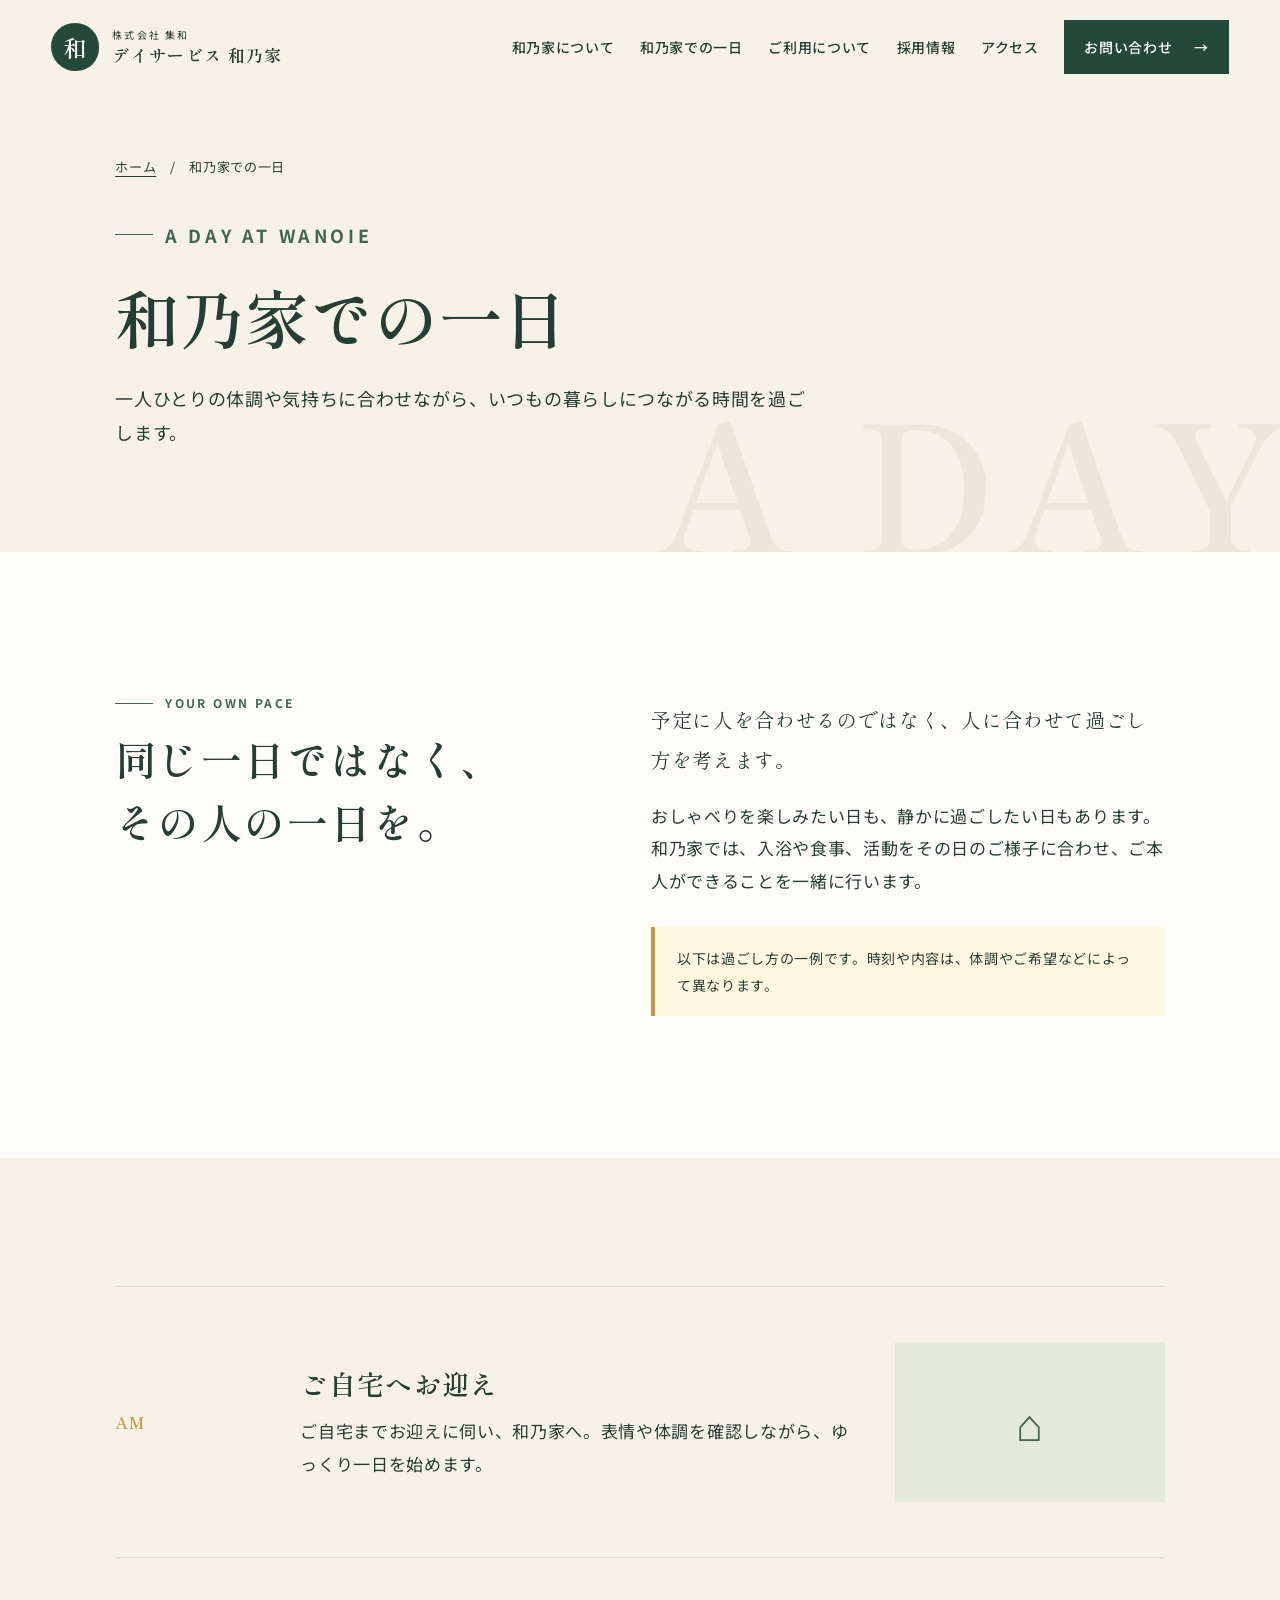
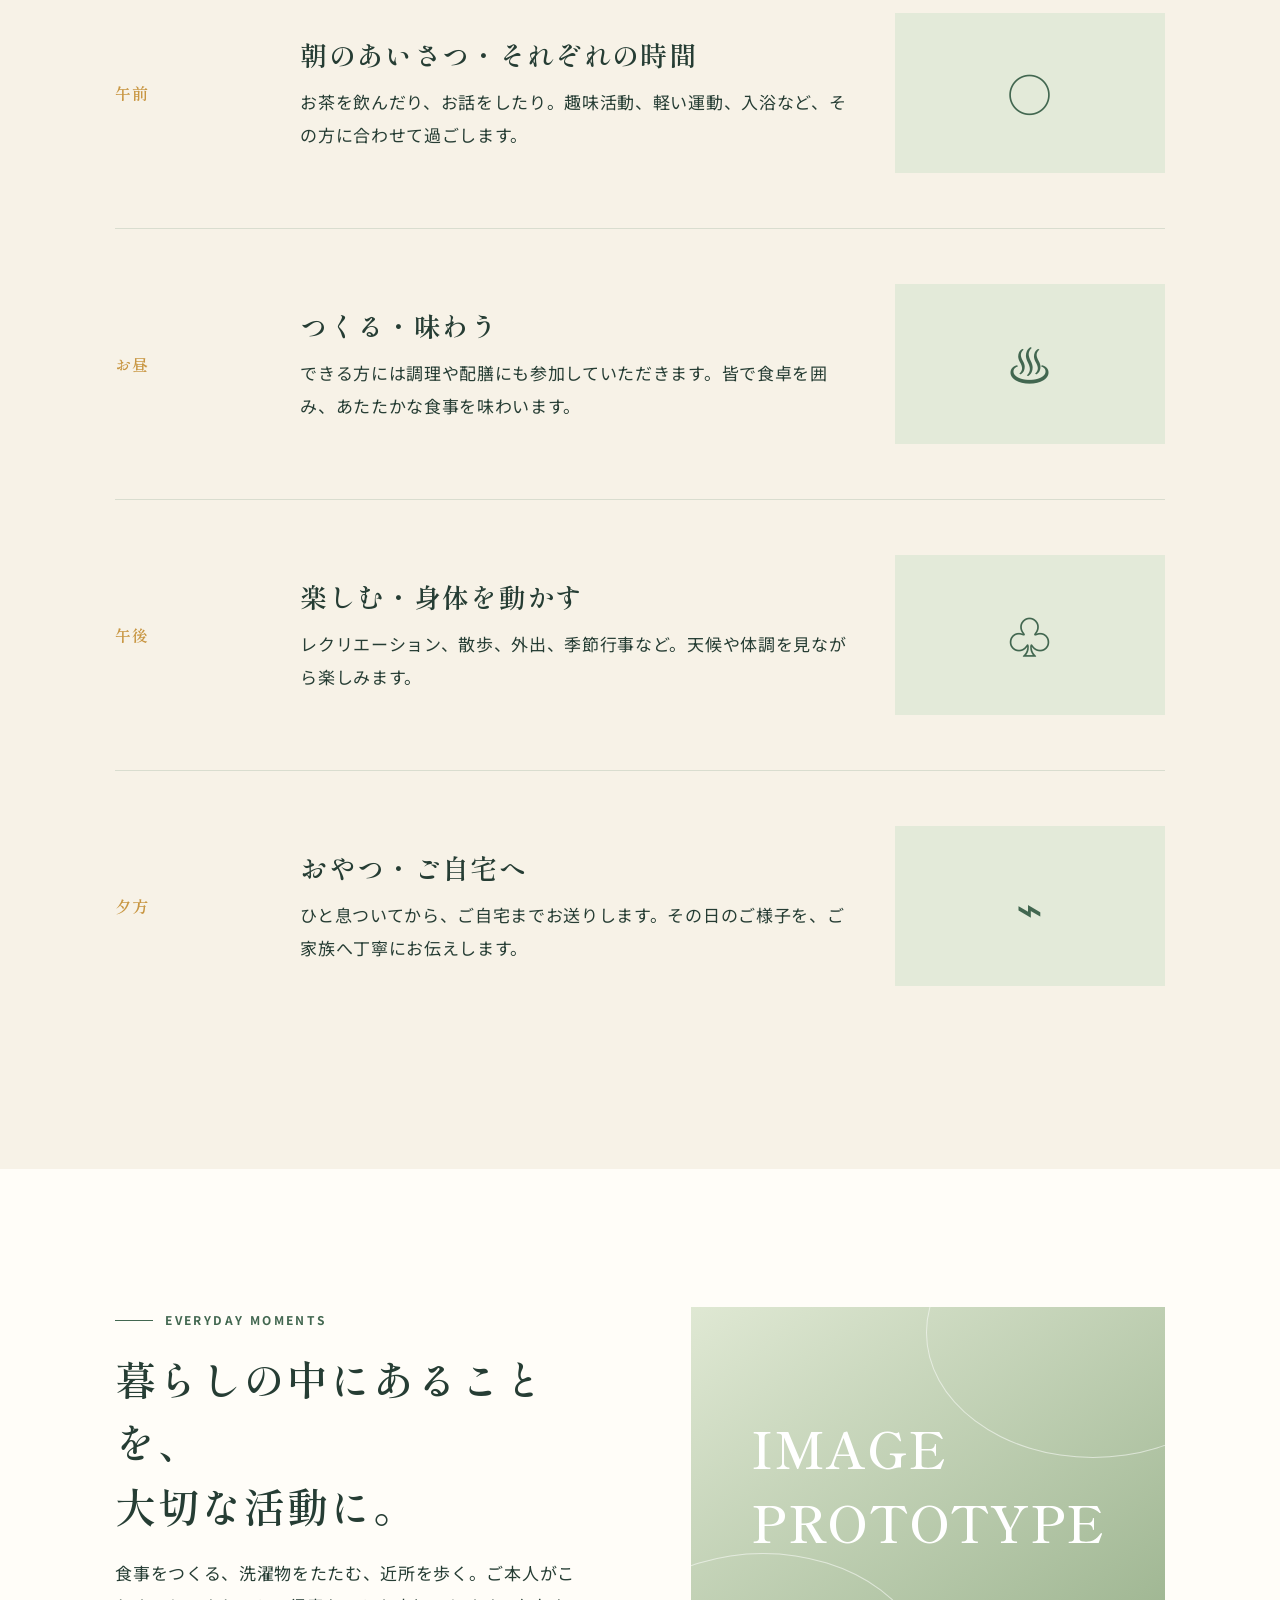
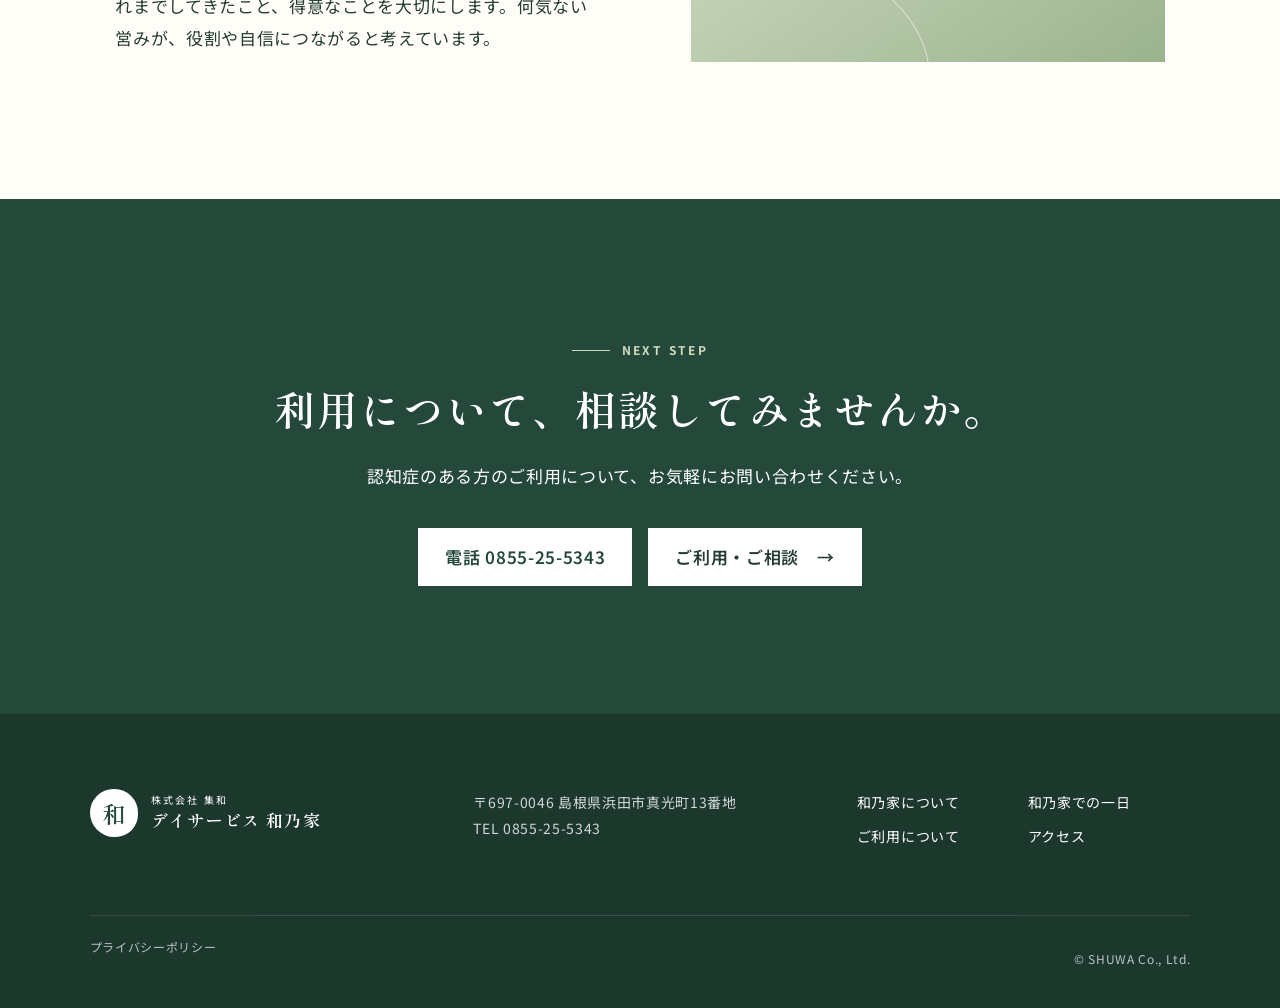
==== day.html @ 013a13ae "Add GitHub Pages publishing guidance" ====
<!doctype html><html lang="ja"><head><meta charset="utf-8"><meta name="viewport" content="width=device-width,initial-scale=1"><meta name="description" content="お迎えから食事、入浴、趣味活動、送迎まで、デイサービス和乃家で過ごす一日の一例をご紹介します。"><title>和乃家での一日｜デイサービス和乃家</title><link rel="preconnect" href="https://fonts.googleapis.com"><link rel="preconnect" href="https://fonts.gstatic.com" crossorigin><link href="https://fonts.googleapis.com/css2?family=Noto+Sans+JP:wght@400;500;600;700&amp;family=Shippori+Mincho:wght@500;600;700&amp;display=swap" rel="stylesheet"><link rel="stylesheet" href="styles.css"></head>
<body class="subpage"><a class="skip" href="#main">本文へ移動する</a><header class="header"><a class="brand" href="index.html"><span class="brand-mark">和</span><span><small>株式会社 集和</small><strong>デイサービス 和乃家</strong></span></a><button class="menu-button" type="button" aria-expanded="false" aria-controls="global-nav"><span></span><span></span><span></span><b>メニュー</b></button><nav class="nav" id="global-nav"><a href="about.html">和乃家について</a><a href="day.html" aria-current="page">和乃家での一日</a><a href="guide.html">ご利用について</a><a href="index.html#recruit">採用情報</a><a href="index.html#access">アクセス</a><a class="nav-contact" href="guide.html#contact">お問い合わせ <span>→</span></a></nav></header>
<main id="main"><header class="page-header" data-en="A DAY"><nav class="breadcrumbs" aria-label="パンくず"><a href="index.html">ホーム</a>　/　和乃家での一日</nav><p class="eyebrow"><span></span>A DAY AT WANOIE</p><h1>和乃家での一日</h1><p>一人ひとりの体調や気持ちに合わせながら、いつもの暮らしにつながる時間を過ごします。</p></header>
<section class="section intro-grid"><div><p class="eyebrow"><span></span>YOUR OWN PACE</p><h2>同じ一日ではなく、<br>その人の一日を。</h2></div><div><p class="lead">予定に人を合わせるのではなく、人に合わせて過ごし方を考えます。</p><p>おしゃべりを楽しみたい日も、静かに過ごしたい日もあります。和乃家では、入浴や食事、活動をその日のご様子に合わせ、ご本人ができることを一緒に行います。</p><p class="prototype-notice">以下は過ごし方の一例です。時刻や内容は、体調やご希望などによって異なります。</p></div></section>
<section class="section soft-section"><div class="day-detail"><article class="day-row"><time>AM</time><div><h2>ご自宅へお迎え</h2><p>ご自宅までお迎えに伺い、和乃家へ。表情や体調を確認しながら、ゆっくり一日を始めます。</p></div><div class="day-mini-visual" aria-hidden="true">⌂</div></article><article class="day-row"><time>午前</time><div><h2>朝のあいさつ・それぞれの時間</h2><p>お茶を飲んだり、お話をしたり。趣味活動、軽い運動、入浴など、その方に合わせて過ごします。</p></div><div class="day-mini-visual" aria-hidden="true">○</div></article><article class="day-row"><time>お昼</time><div><h2>つくる・味わう</h2><p>できる方には調理や配膳にも参加していただきます。皆で食卓を囲み、あたたかな食事を味わいます。</p></div><div class="day-mini-visual" aria-hidden="true">♨</div></article><article class="day-row"><time>午後</time><div><h2>楽しむ・身体を動かす</h2><p>レクリエーション、散歩、外出、季節行事など。天候や体調を見ながら楽しみます。</p></div><div class="day-mini-visual" aria-hidden="true">♧</div></article><article class="day-row"><time>夕方</time><div><h2>おやつ・ご自宅へ</h2><p>ひと息ついてから、ご自宅までお送りします。その日のご様子を、ご家族へ丁寧にお伝えします。</p></div><div class="day-mini-visual" aria-hidden="true">⌁</div></article></div></section>
<section class="section split-feature"><div><p class="eyebrow"><span></span>EVERYDAY MOMENTS</p><h2>暮らしの中にあることを、<br>大切な活動に。</h2><p>食事をつくる、洗濯物をたたむ、近所を歩く。ご本人がこれまでしてきたこと、得意なことを大切にします。何気ない営みが、役割や自信につながると考えています。</p></div><div class="visual-panel" role="img" aria-label="活動写真の差し替え予定枠"><b>IMAGE<br>PROTOTYPE</b></div></section>
<section class="section sub-cta"><p class="eyebrow"><span></span>NEXT STEP</p><h2>利用について、相談してみませんか。</h2><p>認知症のある方のご利用について、お気軽にお問い合わせください。</p><a class="button white" href="tel:0855255343">電話 0855-25-5343</a><a class="button pale" href="guide.html">ご利用・ご相談 <span>→</span></a></section></main>
<footer><div class="footer-main"><a class="brand footer-brand" href="index.html"><span class="brand-mark">和</span><span><small>株式会社 集和</small><strong>デイサービス 和乃家</strong></span></a><address>〒697-0046 島根県浜田市真光町13番地<br>TEL 0855-25-5343</address><nav aria-label="フッターナビ"><a href="about.html">和乃家について</a><a href="day.html">和乃家での一日</a><a href="guide.html">ご利用について</a><a href="index.html#access">アクセス</a></nav></div><div class="footer-bottom"><a href="#">プライバシーポリシー</a><p>© SHUWA Co., Ltd.</p></div></footer><div class="mobile-cta"><a href="tel:0855255343">☎ <span>電話で相談</span></a><a href="guide.html#contact">お問い合わせ <span>→</span></a></div><script src="script.js"></script></body></html>
---- styles.css ----
:root{--ink:#263d34;--green:#426750;--deep:#24493a;--sage:#dce5d2;--cream:#f7f2e7;--paper:#fffdf8;--gold:#c89642;--line:#d9ddcf;--serif:"Shippori Mincho",serif;--sans:"Noto Sans JP",sans-serif}*{box-sizing:border-box}html{scroll-behavior:smooth}body{margin:0;background:var(--paper);color:var(--ink);font-family:var(--sans);font-size:16px;line-height:1.9;letter-spacing:.04em}a{color:inherit;text-decoration:none}button{font:inherit}.skip{position:fixed;left:10px;top:-60px;background:#fff;padding:10px;z-index:100}.skip:focus{top:10px}.header{height:94px;display:flex;align-items:center;padding:0 clamp(24px,4vw,72px);justify-content:space-between;position:absolute;width:100%;z-index:10}.brand{display:flex;align-items:center;gap:13px}.brand-mark{display:grid;place-items:center;width:48px;height:48px;border-radius:50% 50% 48% 52%;background:var(--deep);color:#fff;font:600 23px var(--serif)}.brand small,.brand strong{display:block;line-height:1.4}.brand small{font-size:10px;letter-spacing:.22em}.brand strong{font:600 17px var(--serif);letter-spacing:.08em}.nav{display:flex;align-items:center;gap:clamp(14px,2vw,32px);font-size:13px;font-weight:500}.nav a:not(.nav-contact):hover{color:var(--gold)}.nav-contact{background:var(--deep);color:#fff;padding:14px 20px}.nav-contact span,.button span{margin-left:18px}.menu-button{display:none;border:0;background:none}.hero{min-height:790px;display:grid;grid-template-columns:51% 49%;align-items:center;padding:110px clamp(24px,7vw,128px) 50px;position:relative;overflow:hidden}.hero:before{content:"WANOIE";position:absolute;left:-12px;bottom:24px;color:#edf0e5;font:600 clamp(70px,13vw,200px) var(--serif);letter-spacing:.04em;z-index:-1}.hero-copy{padding-left:clamp(0px,3vw,50px);z-index:2}.eyebrow{font-size:11px;font-weight:700;letter-spacing:.2em;color:var(--green);display:flex;align-items:center;gap:12px}.eyebrow span{width:38px;height:1px;background:currentColor}.hero h1,.section h2{font-family:var(--serif);font-weight:600;letter-spacing:.05em;line-height:1.55}.hero h1{font-size:clamp(40px,4.3vw,70px);margin:20px 0 26px}.hero h1 em{font-style:normal;background:linear-gradient(transparent 72%,#e7cf91 0)}.hero-lead{font-size:clamp(15px,1.3vw,18px)}.hero-actions{display:flex;align-items:center;gap:25px;margin-top:38px}.button{min-height:58px;padding:0 27px;display:inline-flex;align-items:center;justify-content:space-between;font-weight:600;transition:.25s}.button.primary{background:var(--deep);color:#fff;min-width:205px}.button:hover{transform:translateY(-2px)}.text-button{color:var(--deep);font-size:18px}.text-button i{margin-right:8px}.hours{font-size:11px;color:#657269;margin-top:18px}.hours small{margin-left:10px}.hero-art{position:relative;max-width:690px;justify-self:center}.hero-art svg{width:100%;display:block}.art-note{position:absolute;right:2%;bottom:11%;background:#fff;padding:14px 25px;font:600 17px var(--serif);box-shadow:0 12px 30px #53644d24}.scroll{position:absolute;right:28px;bottom:0;writing-mode:vertical-rl;font-size:9px;letter-spacing:.22em}.scroll span{display:inline-block;height:55px;width:1px;background:var(--ink);margin-top:12px}.section{padding:clamp(80px,10vw,150px) clamp(24px,9vw,150px)}.section-heading{text-align:center;max-width:700px;margin:0 auto 65px}.section-heading .eyebrow{justify-content:center}.section h2{font-size:clamp(30px,3.2vw,49px);margin:15px 0 20px}.values{list-style:none;margin:0 auto;padding:0;display:grid;grid-template-columns:repeat(3,1fr);max-width:1180px;border-top:1px solid var(--line);border-bottom:1px solid var(--line)}.values li{padding:48px clamp(20px,3vw,46px);display:flex;gap:23px}.values li+li{border-left:1px solid var(--line)}.values>li>span{font:500 15px var(--serif);color:var(--gold)}.values h3{font:600 25px var(--serif);margin:-2px 0 13px}.values p{margin:0;font-size:14px;color:#5d6b64}.about{background:var(--cream);display:grid;grid-template-columns:1.05fr .95fr;gap:clamp(45px,8vw,130px);align-items:center}.about-visual{position:relative}.photo-placeholder{aspect-ratio:4/3;background:linear-gradient(145deg,#91aa82,#456b54);position:relative;overflow:hidden;padding:50px;color:#fff;display:flex;align-items:flex-end}.photo-placeholder:after{content:"";position:absolute;width:78%;height:78%;border:1px solid #ffffff6b;border-radius:50%;right:-20%;top:-25%}.photo-placeholder span{position:absolute;top:35px;right:38px;font:500 12px var(--serif);letter-spacing:.3em}.photo-placeholder p{font:600 clamp(22px,2.4vw,35px) var(--serif);line-height:1.65;z-index:1}.prototype-label{font-size:9px;letter-spacing:.25em;position:absolute;right:0}.about-copy>p:not(.eyebrow){color:#58675f}.feature-list{margin-top:40px}.feature-list div{display:grid;grid-template-columns:180px 1fr;border-top:1px solid #ced3c7;padding:18px 0}.feature-list dt{font-weight:700}.feature-list dd{margin:0;font-size:14px;color:#637068}.day{background:#fff}.section-heading.left{text-align:left;margin-left:0}.section-heading.left .eyebrow{justify-content:flex-start}.timeline{display:grid;grid-template-columns:repeat(4,1fr);max-width:1240px;margin:auto}.timeline article{padding:15px clamp(20px,2.5vw,38px) 25px;border-left:1px solid var(--line);position:relative}.timeline article:first-child{border-left:0}.timeline article:before{content:"";width:9px;height:9px;background:var(--gold);border-radius:50%;position:absolute;left:-5px;top:22px}.timeline article:first-child:before{display:none}.timeline time{font:600 11px var(--serif);letter-spacing:.18em;color:var(--gold)}.day-icon{font-size:43px;color:#6f8e70;display:block;margin:32px 0 25px}.timeline h3{font:600 20px var(--serif)}.timeline p,.note{font-size:13px;color:#647169}.note{text-align:right;margin-top:35px}.consult{background:var(--deep);color:#fff;display:grid;grid-template-columns:1fr 1fr .85fr;gap:6vw;align-items:center}.eyebrow.light{color:#d2dcbf}.consult h2{margin-bottom:20px}.consult ul{list-style:none;padding:0;margin:0}.consult li{border-bottom:1px solid #ffffff32;padding:13px 0}.consult li:before{content:"✓";color:#d7bf7a;margin-right:13px}.consult-action{background:#fff;color:var(--ink);padding:34px;text-align:center}.consult-action p{font-size:12px;margin:0}.consult-action a{display:block;font:600 clamp(22px,2vw,30px) var(--serif);color:var(--deep);margin:8px 0}.consult-action a small{font-size:11px}.consult-action>span{font-size:10px;color:#6b756e}.news{display:grid;grid-template-columns:1fr 2fr;gap:8vw}.news-list a{display:grid;grid-template-columns:110px 100px 1fr 20px;align-items:center;border-top:1px solid var(--line);padding:22px 5px;font-size:14px}.news-list a:nth-child(2){border-bottom:1px solid var(--line)}.news-list time{font-family:var(--serif)}.news-list b{font-size:10px;color:var(--green);background:#e9eee4;padding:3px 10px;width:max-content}.news-list p{font-size:10px;color:#7c857e}.recruit{background:#7b8e6d;min-height:345px;color:#fff;display:flex;align-items:center;justify-content:space-between;position:relative;overflow:hidden}.recruit:after{content:"仲間";position:absolute;right:5%;font:700 180px var(--serif);color:#ffffff0e}.button.pale{background:#fff;color:var(--ink);min-width:210px;z-index:1}.access{display:grid;grid-template-columns:.8fr 1.2fr;gap:8vw;align-items:center}.access-copy h3{margin-top:40px;font:600 20px var(--serif)}address{font-style:normal}.access-copy b{display:inline-block;font-size:11px;width:40px}.access-copy a{font-family:var(--serif)}.map-link{display:inline-block;margin-top:25px;border-bottom:1px solid}.map{min-height:430px;background:#e8eadc;position:relative;overflow:hidden;display:grid;place-items:center}.roads,.roads:before,.roads:after{position:absolute;background:#fdfbf5}.roads{width:130%;height:34px;transform:rotate(-11deg)}.roads:before{content:"";width:34px;height:550px;left:52%;top:-260px;transform:rotate(33deg)}.roads:after{content:"";width:25px;height:550px;left:22%;top:-240px;transform:rotate(-30deg)}.map:before,.map:after{content:"";position:absolute;border:2px solid #bcc7b0;width:60%;height:100px;transform:rotate(25deg)}.map:after{transform:rotate(-20deg);width:80%}.pin{z-index:2;width:66px;height:66px;background:var(--deep);color:#fff;border-radius:50% 50% 50% 0;transform:rotate(-45deg);display:grid;place-items:center;box-shadow:0 8px 20px #233a2b45}.pin b{transform:rotate(45deg);font:600 24px var(--serif)}.map p{position:absolute;bottom:25px;left:30px;font-size:11px;letter-spacing:.15em}.final-cta{text-align:center;background:var(--cream)}.final-cta .eyebrow{justify-content:center}.final-cta>div{display:flex;justify-content:center;gap:18px;margin-top:35px}.contact-phone{border:1px solid var(--deep);padding:10px 35px;min-width:270px}.contact-phone small,.contact-phone strong{display:block;line-height:1.6}.contact-phone small{font-size:10px}.contact-phone strong{font:600 23px var(--serif)}.disclaimer{display:block;margin-top:20px;color:#6d776f;font-size:10px}footer{background:#1c382d;color:#fff;padding:75px clamp(24px,7vw,110px) 25px}.footer-main{display:grid;grid-template-columns:1fr 1fr 1fr;gap:50px;align-items:start}.footer-brand .brand-mark{background:#fff;color:var(--deep)}.footer-main address{font-size:12px;opacity:.8}.footer-main nav{display:grid;grid-template-columns:1fr 1fr;gap:8px;font-size:12px}.footer-bottom{border-top:1px solid #ffffff2b;margin-top:65px;padding-top:20px;display:flex;justify-content:space-between;font-size:10px;opacity:.7}.mobile-cta{display:none}
@media(max-width:1000px){.nav a:not(.nav-contact){display:none}.hero{grid-template-columns:1fr 1fr;padding-left:45px;padding-right:30px}.consult{grid-template-columns:1fr 1fr}.consult-action{grid-column:1/-1}.timeline{grid-template-columns:1fr 1fr}.timeline article:nth-child(3){border-left:0}.timeline article:nth-child(n+3){border-top:1px solid var(--line);padding-top:35px}.access{grid-template-columns:1fr 1fr}.section{padding-left:50px;padding-right:50px}}
@media(max-width:720px){body{font-size:15px;padding-bottom:64px}.header{height:74px;padding:0 18px;position:absolute}.brand-mark{width:40px;height:40px;font-size:19px}.brand strong{font-size:14px}.nav{display:none;position:fixed;inset:74px 0 auto;background:#fff;padding:20px;box-shadow:0 20px 30px #0002;flex-direction:column;align-items:stretch}.nav.open{display:flex}.nav a:not(.nav-contact){display:block;padding:9px}.menu-button{display:flex;flex-direction:column;gap:4px;align-items:center}.menu-button span{width:25px;height:1px;background:var(--ink)}.menu-button b{font-size:8px;margin-top:3px}.hero{display:block;padding:125px 24px 70px;min-height:auto}.hero h1{font-size:39px;white-space:nowrap}.hero-lead br{display:none}.hero-actions{display:block}.hero-actions .button{width:100%;margin-bottom:8px}.hours small{display:block;margin:0}.hero-art{margin:15px -25px -40px 0}.art-note{font-size:13px}.scroll{display:none}.section{padding:80px 24px}.section h2{font-size:31px}.values{display:block}.values li{padding:30px 10px}.values li+li{border-left:0;border-top:1px solid var(--line)}.about{display:block}.about-copy{margin-top:65px}.feature-list div{grid-template-columns:1fr}.feature-list dd{margin-top:4px}.timeline{display:block}.timeline article,.timeline article:nth-child(3){border-left:0;border-top:1px solid var(--line);padding:26px 10px}.timeline article:first-child{border-top:0}.day-icon{margin:15px 0;font-size:34px}.consult{display:block}.consult ul{margin:35px 0}.consult-action{padding:25px 15px}.news{display:block}.news-list{margin-top:35px}.news-list a{grid-template-columns:95px 1fr 15px;gap:8px}.news-list b{grid-row:2}.news-list span{grid-column:2}.news-list i{grid-row:1/3;grid-column:3}.recruit{display:block}.recruit .button{margin-top:25px;width:100%}.access{display:block}.map{min-height:320px;margin-top:45px}.final-cta>div{display:block}.contact-phone,.final-cta .button{display:flex;width:100%;margin:10px 0;justify-content:center;flex-direction:column}.footer-main{display:block}.footer-main address,.footer-main nav{margin-top:35px}.footer-bottom{display:block}.mobile-cta{display:grid;grid-template-columns:1fr 1fr;position:fixed;bottom:0;left:0;right:0;height:64px;z-index:20;box-shadow:0 -4px 20px #0002}.mobile-cta a{display:flex;align-items:center;justify-content:center;background:#fff;color:var(--deep);font-weight:700}.mobile-cta a:last-child{background:var(--deep);color:#fff}.mobile-cta span{margin-left:7px}.photo-placeholder{padding:25px}}
@media(prefers-reduced-motion:reduce){html{scroll-behavior:auto}.button{transition:none}}

/* Readability and subpage system */
body{font-size:17px}.nav{font-size:14px}.eyebrow{font-size:12px}.hours,.consult-action>span,.disclaimer,.news-list p{font-size:12px}.timeline p,.note,.feature-list dd,.news-list a{font-size:15px}.footer-main address,.footer-main nav{font-size:14px}.footer-bottom{font-size:12px}.page-header{padding:155px clamp(24px,9vw,150px) 85px;background:var(--cream);position:relative;overflow:hidden}.page-header:after{content:attr(data-en);position:absolute;right:-15px;bottom:-55px;color:#ebe7da;font:600 clamp(80px,14vw,190px) var(--serif);letter-spacing:.04em}.breadcrumbs{font-size:13px;margin-bottom:38px;position:relative;z-index:1}.breadcrumbs a{text-decoration:underline;text-underline-offset:4px}.page-header .eyebrow,.page-header h1,.page-header>p{position:relative;z-index:1}.page-header h1{font:600 clamp(39px,5vw,65px)/1.45 var(--serif);margin:17px 0}.page-header>p{max-width:700px;font-size:18px}.subpage section{scroll-margin-top:20px}.intro-grid{display:grid;grid-template-columns:.9fr 1.1fr;gap:clamp(50px,9vw,130px);align-items:start}.intro-grid h2,.content-heading h2{font:600 clamp(30px,3.2vw,48px)/1.55 var(--serif);margin:12px 0 24px}.lead{font-size:20px;font-family:var(--serif);line-height:2}.fact-panel{background:var(--cream);padding:38px}.fact-panel dl{margin:0}.fact-panel div{padding:16px 0;border-bottom:1px solid var(--line)}.fact-panel div:last-child{border-bottom:0}.fact-panel dt{font-size:13px;font-weight:700;color:var(--green)}.fact-panel dd{margin:4px 0 0}.principle-grid{display:grid;grid-template-columns:repeat(3,1fr);gap:22px;margin-top:55px}.principle-card{border-top:3px solid var(--green);background:#fff;padding:35px;min-height:250px}.principle-card span{color:var(--gold);font-family:var(--serif)}.principle-card h3{font:600 25px var(--serif);margin:20px 0 12px}.soft-section{background:var(--cream)}.split-feature{display:grid;grid-template-columns:1fr 1fr;gap:8vw;align-items:center}.visual-panel{aspect-ratio:4/3;background:linear-gradient(145deg,#dfe8d3,#9bb38e);display:grid;place-items:center;position:relative;overflow:hidden}.visual-panel:before,.visual-panel:after{content:"";position:absolute;border:1px solid #fff8;border-radius:50%;width:70%;height:70%}.visual-panel:before{top:-28%;right:-20%}.visual-panel:after{bottom:-40%;left:-20%}.visual-panel b{font:600 clamp(28px,4vw,55px) var(--serif);color:#fff;z-index:1}.check-list{list-style:none;padding:0}.check-list li{padding:18px 0;border-bottom:1px solid var(--line)}.check-list li:before{content:"○";color:var(--gold);margin-right:14px}.next-links{display:grid;grid-template-columns:repeat(2,1fr);gap:20px}.next-link{padding:35px;background:#fff;border:1px solid var(--line);display:flex;justify-content:space-between;align-items:center}.next-link small{display:block;color:var(--green);font-size:12px}.next-link strong{font:600 21px var(--serif)}.day-detail{max-width:1050px;margin:auto}.day-row{display:grid;grid-template-columns:140px 1fr 270px;gap:45px;padding:55px 0;border-top:1px solid var(--line);align-items:center}.day-row time{font:600 16px var(--serif);color:var(--gold)}.day-row h2{font:600 27px var(--serif);margin:0 0 12px}.day-row p{margin:0}.day-mini-visual{height:160px;background:#e3ead9;display:grid;place-items:center;font-size:45px;color:var(--green)}.flow{counter-reset:flow;max-width:900px;margin:55px auto 0}.flow article{counter-increment:flow;display:grid;grid-template-columns:75px 1fr;padding:32px 0;border-top:1px solid var(--line)}.flow article:before{content:"0" counter(flow);font:600 18px var(--serif);color:var(--gold)}.flow h3{font:600 22px var(--serif);margin:0 0 8px}.flow p{margin:0}.faq{max-width:900px;margin:50px auto 0}.faq details{border-top:1px solid var(--line);padding:23px 0}.faq details:last-child{border-bottom:1px solid var(--line)}.faq summary{font-weight:700;cursor:pointer;list-style:none}.faq summary:before{content:"Q";color:var(--gold);font:600 18px var(--serif);margin-right:16px}.faq details p{padding-left:36px;color:#56675e}.sub-cta{text-align:center;background:var(--deep);color:#fff}.sub-cta .eyebrow{justify-content:center;color:#d2dcbf}.sub-cta .button{margin:18px 8px 0}.button.white{background:#fff;color:var(--deep)}.prototype-notice{background:#fff7df;border-left:4px solid var(--gold);padding:18px 22px;font-size:14px;margin-top:30px}.subpage footer{margin-top:0}
@media(max-width:900px){.intro-grid,.split-feature{grid-template-columns:1fr}.principle-grid{grid-template-columns:1fr}.day-row{grid-template-columns:100px 1fr}.day-mini-visual{grid-column:2}.page-header{padding-left:50px;padding-right:50px}}
@media(max-width:720px){body{font-size:16px}.nav{font-size:16px}.hero h1{font-size:clamp(32px,10.5vw,39px);white-space:normal}.page-header{padding:115px 24px 65px}.page-header>p{font-size:16px}.breadcrumbs{font-size:12px;margin-bottom:28px}.section{padding-top:72px;padding-bottom:72px}.lead{font-size:18px}.fact-panel,.principle-card{padding:27px}.day-row{display:block;padding:36px 0}.day-row time{display:block;margin-bottom:10px}.day-mini-visual{height:125px;margin-top:22px}.next-links{grid-template-columns:1fr}.flow article{grid-template-columns:55px 1fr}.sub-cta .button{width:100%;margin:8px 0}.timeline p,.note,.feature-list dd,.news-list a{font-size:14px}}
a:focus-visible,button:focus-visible,summary:focus-visible{outline:3px solid #e5b956;outline-offset:4px}
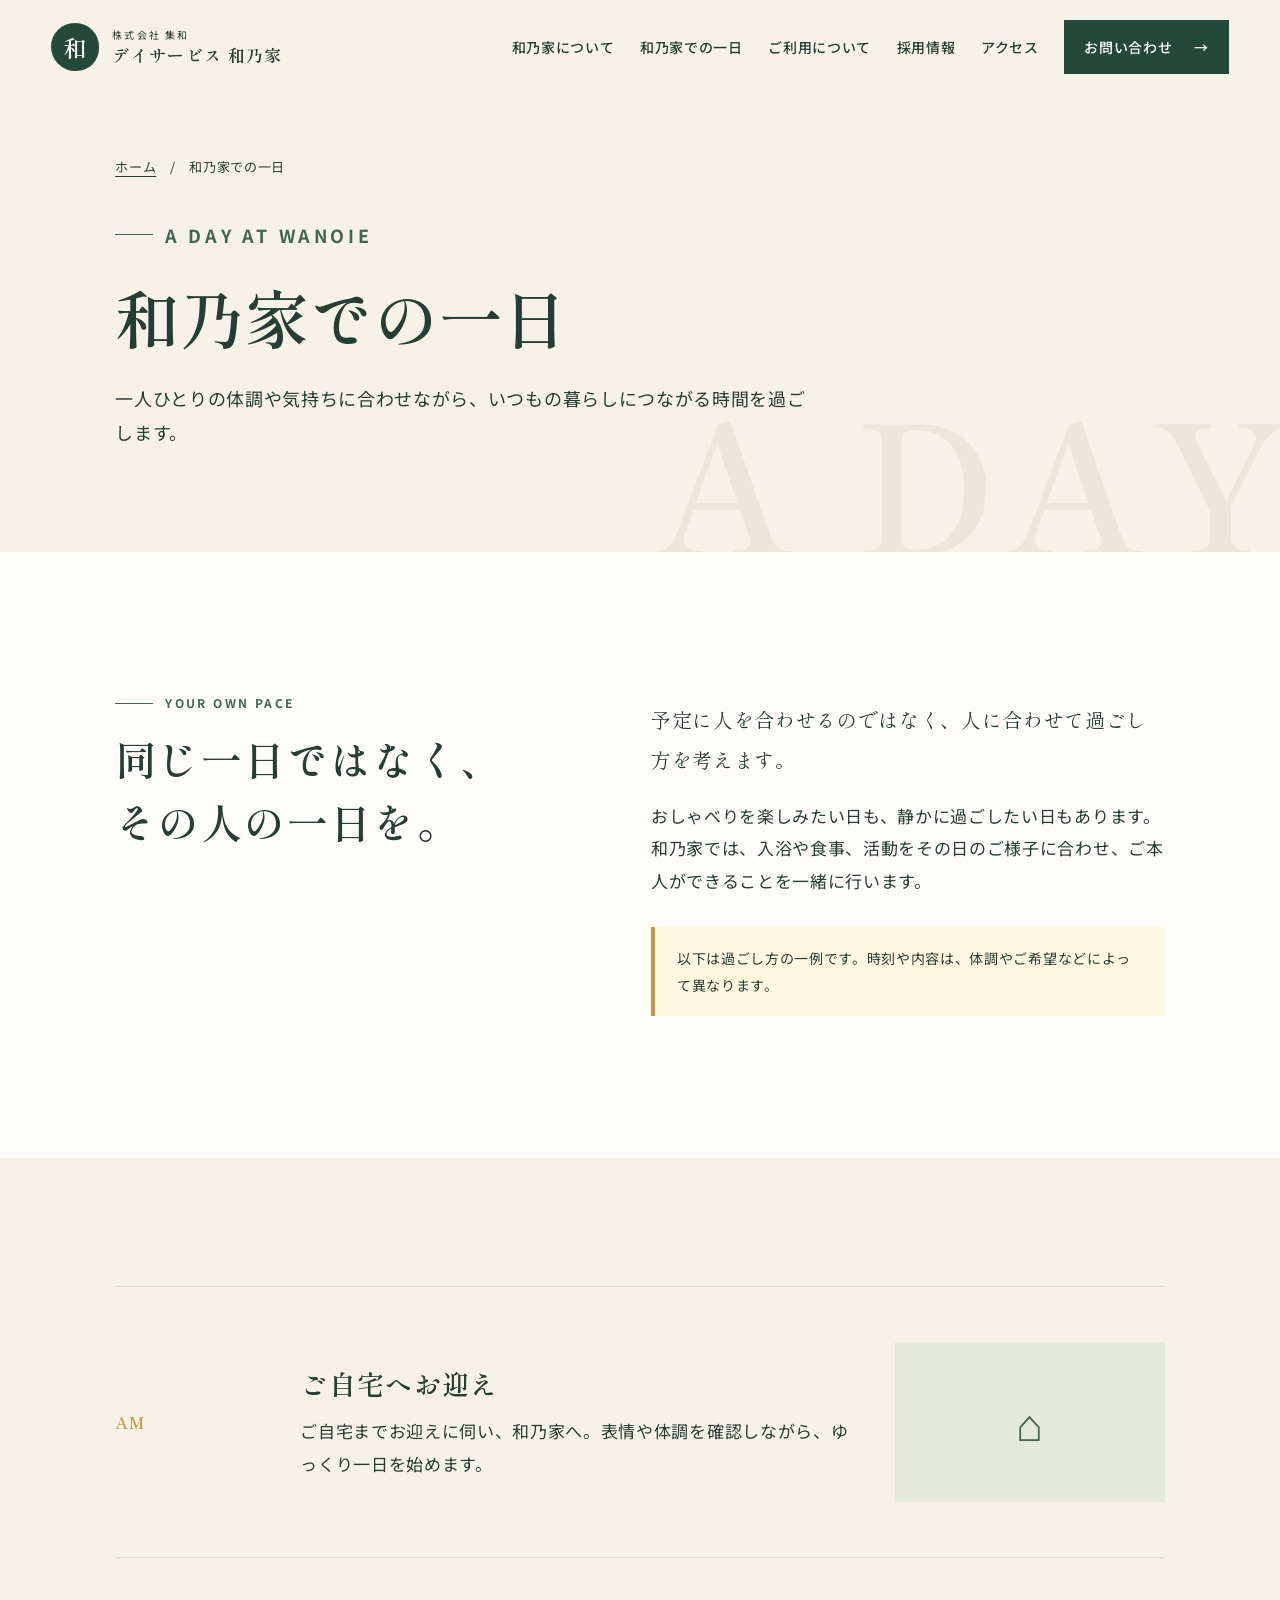
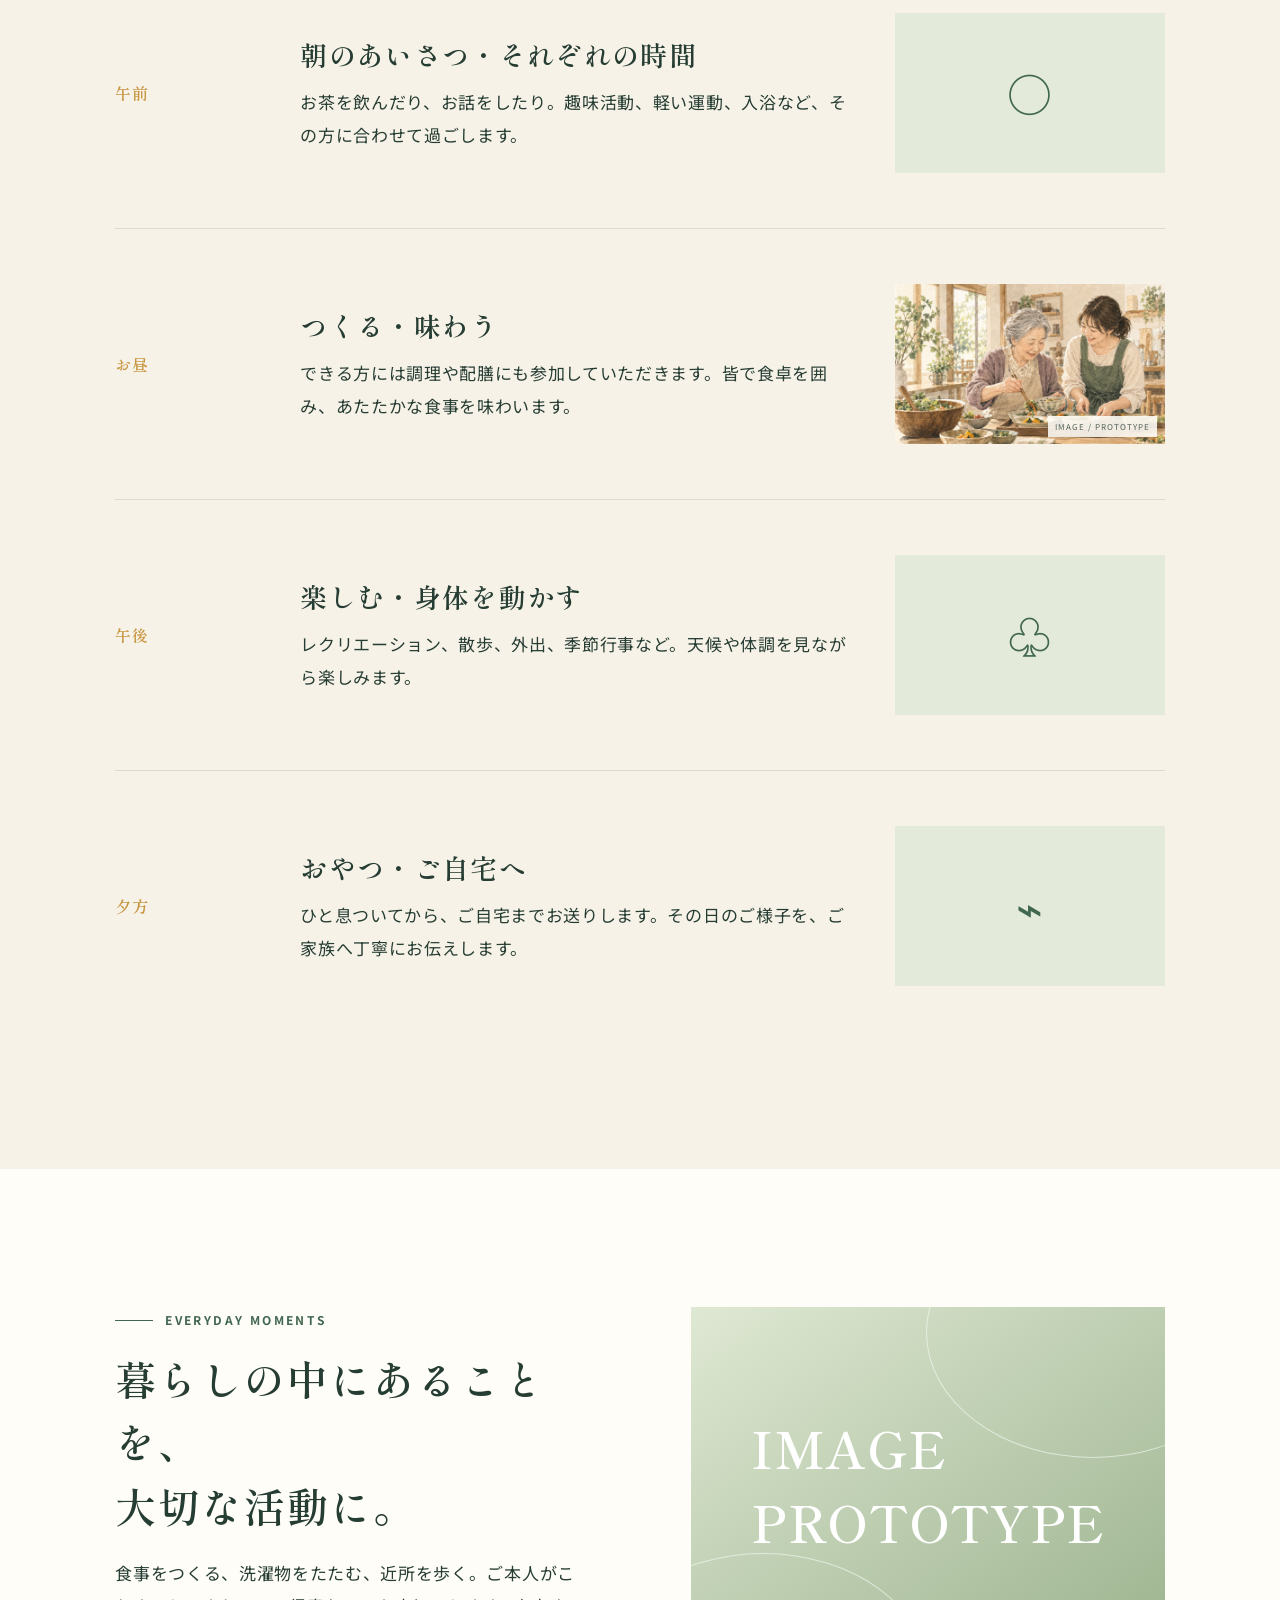
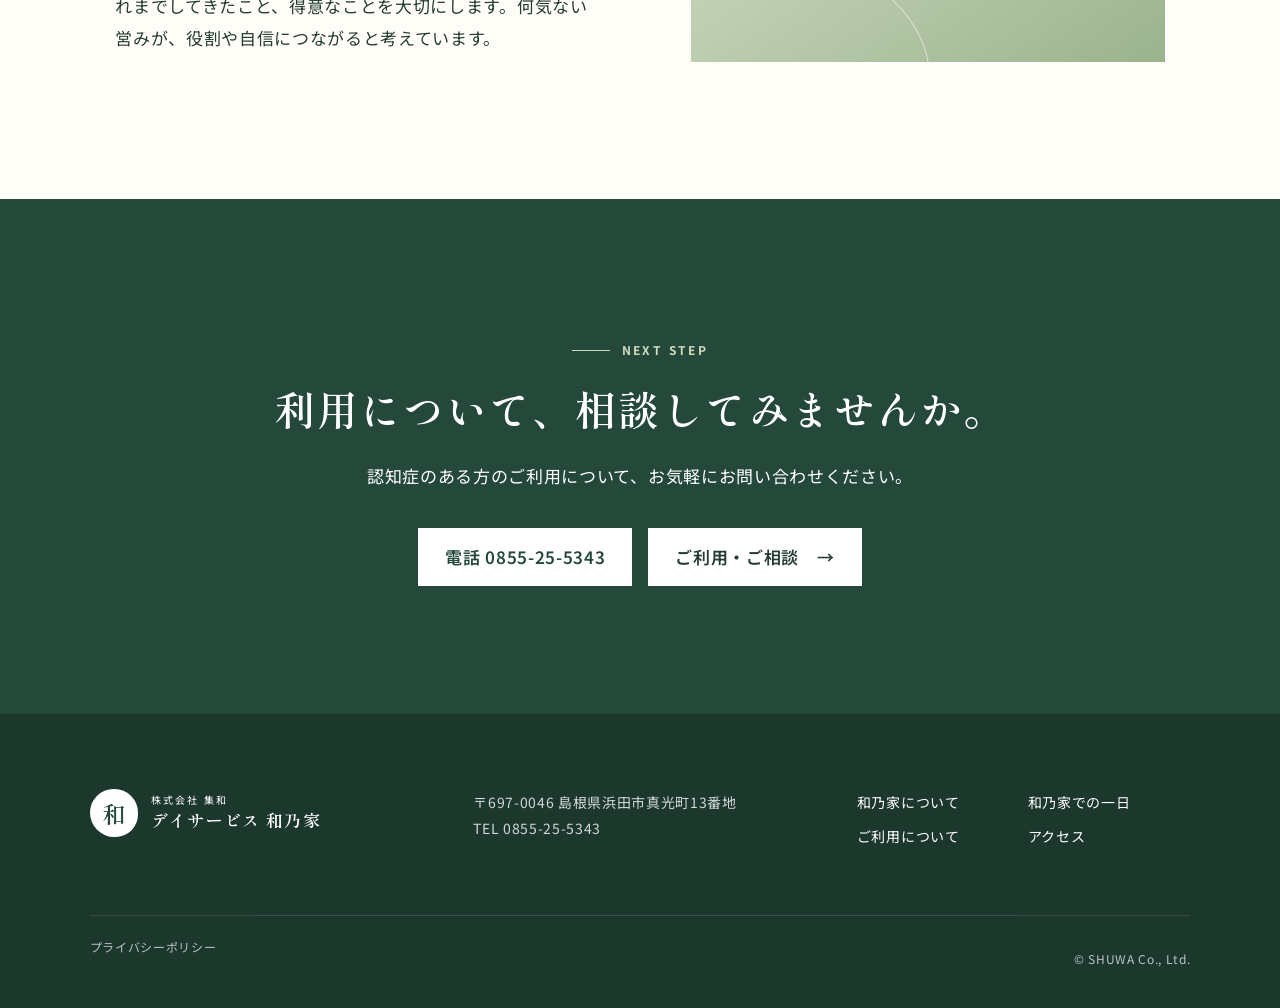
==== commit 0bd613f7: "Replace raster assets with text SVG wrappers" ====
--- a/day.html
+++ b/day.html
@@ -2,7 +2,7 @@
 <body class="subpage"><a class="skip" href="#main">本文へ移動する</a><header class="header"><a class="brand" href="index.html"><span class="brand-mark">和</span><span><small>株式会社 集和</small><strong>デイサービス 和乃家</strong></span></a><button class="menu-button" type="button" aria-expanded="false" aria-controls="global-nav"><span></span><span></span><span></span><b>メニュー</b></button><nav class="nav" id="global-nav"><a href="about.html">和乃家について</a><a href="day.html" aria-current="page">和乃家での一日</a><a href="guide.html">ご利用について</a><a href="index.html#recruit">採用情報</a><a href="index.html#access">アクセス</a><a class="nav-contact" href="guide.html#contact">お問い合わせ <span>→</span></a></nav></header>
 <main id="main"><header class="page-header" data-en="A DAY"><nav class="breadcrumbs" aria-label="パンくず"><a href="index.html">ホーム</a>　/　和乃家での一日</nav><p class="eyebrow"><span></span>A DAY AT WANOIE</p><h1>和乃家での一日</h1><p>一人ひとりの体調や気持ちに合わせながら、いつもの暮らしにつながる時間を過ごします。</p></header>
 <section class="section intro-grid"><div><p class="eyebrow"><span></span>YOUR OWN PACE</p><h2>同じ一日ではなく、<br>その人の一日を。</h2></div><div><p class="lead">予定に人を合わせるのではなく、人に合わせて過ごし方を考えます。</p><p>おしゃべりを楽しみたい日も、静かに過ごしたい日もあります。和乃家では、入浴や食事、活動をその日のご様子に合わせ、ご本人ができることを一緒に行います。</p><p class="prototype-notice">以下は過ごし方の一例です。時刻や内容は、体調やご希望などによって異なります。</p></div></section>
-<section class="section soft-section"><div class="day-detail"><article class="day-row"><time>AM</time><div><h2>ご自宅へお迎え</h2><p>ご自宅までお迎えに伺い、和乃家へ。表情や体調を確認しながら、ゆっくり一日を始めます。</p></div><div class="day-mini-visual" aria-hidden="true">⌂</div></article><article class="day-row"><time>午前</time><div><h2>朝のあいさつ・それぞれの時間</h2><p>お茶を飲んだり、お話をしたり。趣味活動、軽い運動、入浴など、その方に合わせて過ごします。</p></div><div class="day-mini-visual" aria-hidden="true">○</div></article><article class="day-row"><time>お昼</time><div><h2>つくる・味わう</h2><p>できる方には調理や配膳にも参加していただきます。皆で食卓を囲み、あたたかな食事を味わいます。</p></div><div class="day-mini-visual" aria-hidden="true">♨</div></article><article class="day-row"><time>午後</time><div><h2>楽しむ・身体を動かす</h2><p>レクリエーション、散歩、外出、季節行事など。天候や体調を見ながら楽しみます。</p></div><div class="day-mini-visual" aria-hidden="true">♧</div></article><article class="day-row"><time>夕方</time><div><h2>おやつ・ご自宅へ</h2><p>ひと息ついてから、ご自宅までお送りします。その日のご様子を、ご家族へ丁寧にお伝えします。</p></div><div class="day-mini-visual" aria-hidden="true">⌁</div></article></div></section>
+<section class="section soft-section"><div class="day-detail"><article class="day-row"><time>AM</time><div><h2>ご自宅へお迎え</h2><p>ご自宅までお迎えに伺い、和乃家へ。表情や体調を確認しながら、ゆっくり一日を始めます。</p></div><div class="day-mini-visual" aria-hidden="true">⌂</div></article><article class="day-row"><time>午前</time><div><h2>朝のあいさつ・それぞれの時間</h2><p>お茶を飲んだり、お話をしたり。趣味活動、軽い運動、入浴など、その方に合わせて過ごします。</p></div><div class="day-mini-visual" aria-hidden="true">○</div></article><article class="day-row"><time>お昼</time><div><h2>つくる・味わう</h2><p>できる方には調理や配膳にも参加していただきます。皆で食卓を囲み、あたたかな食事を味わいます。</p></div><figure class="day-mini-visual day-photo"><img src="assets/images/day-cooking.svg" width="1200" height="800" loading="lazy" decoding="async" alt="高齢者とスタッフが一緒に昼食を盛り付けるプロトタイプイラスト"><figcaption>IMAGE / PROTOTYPE</figcaption></figure></article><article class="day-row"><time>午後</time><div><h2>楽しむ・身体を動かす</h2><p>レクリエーション、散歩、外出、季節行事など。天候や体調を見ながら楽しみます。</p></div><div class="day-mini-visual" aria-hidden="true">♧</div></article><article class="day-row"><time>夕方</time><div><h2>おやつ・ご自宅へ</h2><p>ひと息ついてから、ご自宅までお送りします。その日のご様子を、ご家族へ丁寧にお伝えします。</p></div><div class="day-mini-visual" aria-hidden="true">⌁</div></article></div></section>
 <section class="section split-feature"><div><p class="eyebrow"><span></span>EVERYDAY MOMENTS</p><h2>暮らしの中にあることを、<br>大切な活動に。</h2><p>食事をつくる、洗濯物をたたむ、近所を歩く。ご本人がこれまでしてきたこと、得意なことを大切にします。何気ない営みが、役割や自信につながると考えています。</p></div><div class="visual-panel" role="img" aria-label="活動写真の差し替え予定枠"><b>IMAGE<br>PROTOTYPE</b></div></section>
 <section class="section sub-cta"><p class="eyebrow"><span></span>NEXT STEP</p><h2>利用について、相談してみませんか。</h2><p>認知症のある方のご利用について、お気軽にお問い合わせください。</p><a class="button white" href="tel:0855255343">電話 0855-25-5343</a><a class="button pale" href="guide.html">ご利用・ご相談 <span>→</span></a></section></main>
 <footer><div class="footer-main"><a class="brand footer-brand" href="index.html"><span class="brand-mark">和</span><span><small>株式会社 集和</small><strong>デイサービス 和乃家</strong></span></a><address>〒697-0046 島根県浜田市真光町13番地<br>TEL 0855-25-5343</address><nav aria-label="フッターナビ"><a href="about.html">和乃家について</a><a href="day.html">和乃家での一日</a><a href="guide.html">ご利用について</a><a href="index.html#access">アクセス</a></nav></div><div class="footer-bottom"><a href="#">プライバシーポリシー</a><p>© SHUWA Co., Ltd.</p></div></footer><div class="mobile-cta"><a href="tel:0855255343">☎ <span>電話で相談</span></a><a href="guide.html#contact">お問い合わせ <span>→</span></a></div><script src="script.js"></script></body></html>
--- a/styles.css
+++ b/styles.css
@@ -8,3 +8,5 @@
 @media(max-width:900px){.intro-grid,.split-feature{grid-template-columns:1fr}.principle-grid{grid-template-columns:1fr}.day-row{grid-template-columns:100px 1fr}.day-mini-visual{grid-column:2}.page-header{padding-left:50px;padding-right:50px}}
 @media(max-width:720px){body{font-size:16px}.nav{font-size:16px}.hero h1{font-size:clamp(32px,10.5vw,39px);white-space:normal}.page-header{padding:115px 24px 65px}.page-header>p{font-size:16px}.breadcrumbs{font-size:12px;margin-bottom:28px}.section{padding-top:72px;padding-bottom:72px}.lead{font-size:18px}.fact-panel,.principle-card{padding:27px}.day-row{display:block;padding:36px 0}.day-row time{display:block;margin-bottom:10px}.day-mini-visual{height:125px;margin-top:22px}.next-links{grid-template-columns:1fr}.flow article{grid-template-columns:55px 1fr}.sub-cta .button{width:100%;margin:8px 0}.timeline p,.note,.feature-list dd,.news-list a{font-size:14px}}
 a:focus-visible,button:focus-visible,summary:focus-visible{outline:3px solid #e5b956;outline-offset:4px}
+.hero-art>img{display:block;width:112%;height:auto;margin-left:-7%;filter:drop-shadow(0 22px 28px rgba(38,61,52,.12))}.day-photo{margin:0;position:relative;overflow:hidden;background:#dfe5d7}.day-photo img{width:100%;height:100%;display:block;object-fit:cover;object-position:center}.day-photo figcaption{position:absolute;right:8px;bottom:7px;padding:3px 7px;background:rgba(255,253,248,.88);color:#526359;font-size:8px;letter-spacing:.12em}
+@media(max-width:720px){.hero-art>img{width:118%;margin-left:-12%}.day-photo{height:180px}.day-photo img{object-position:50% 48%}}
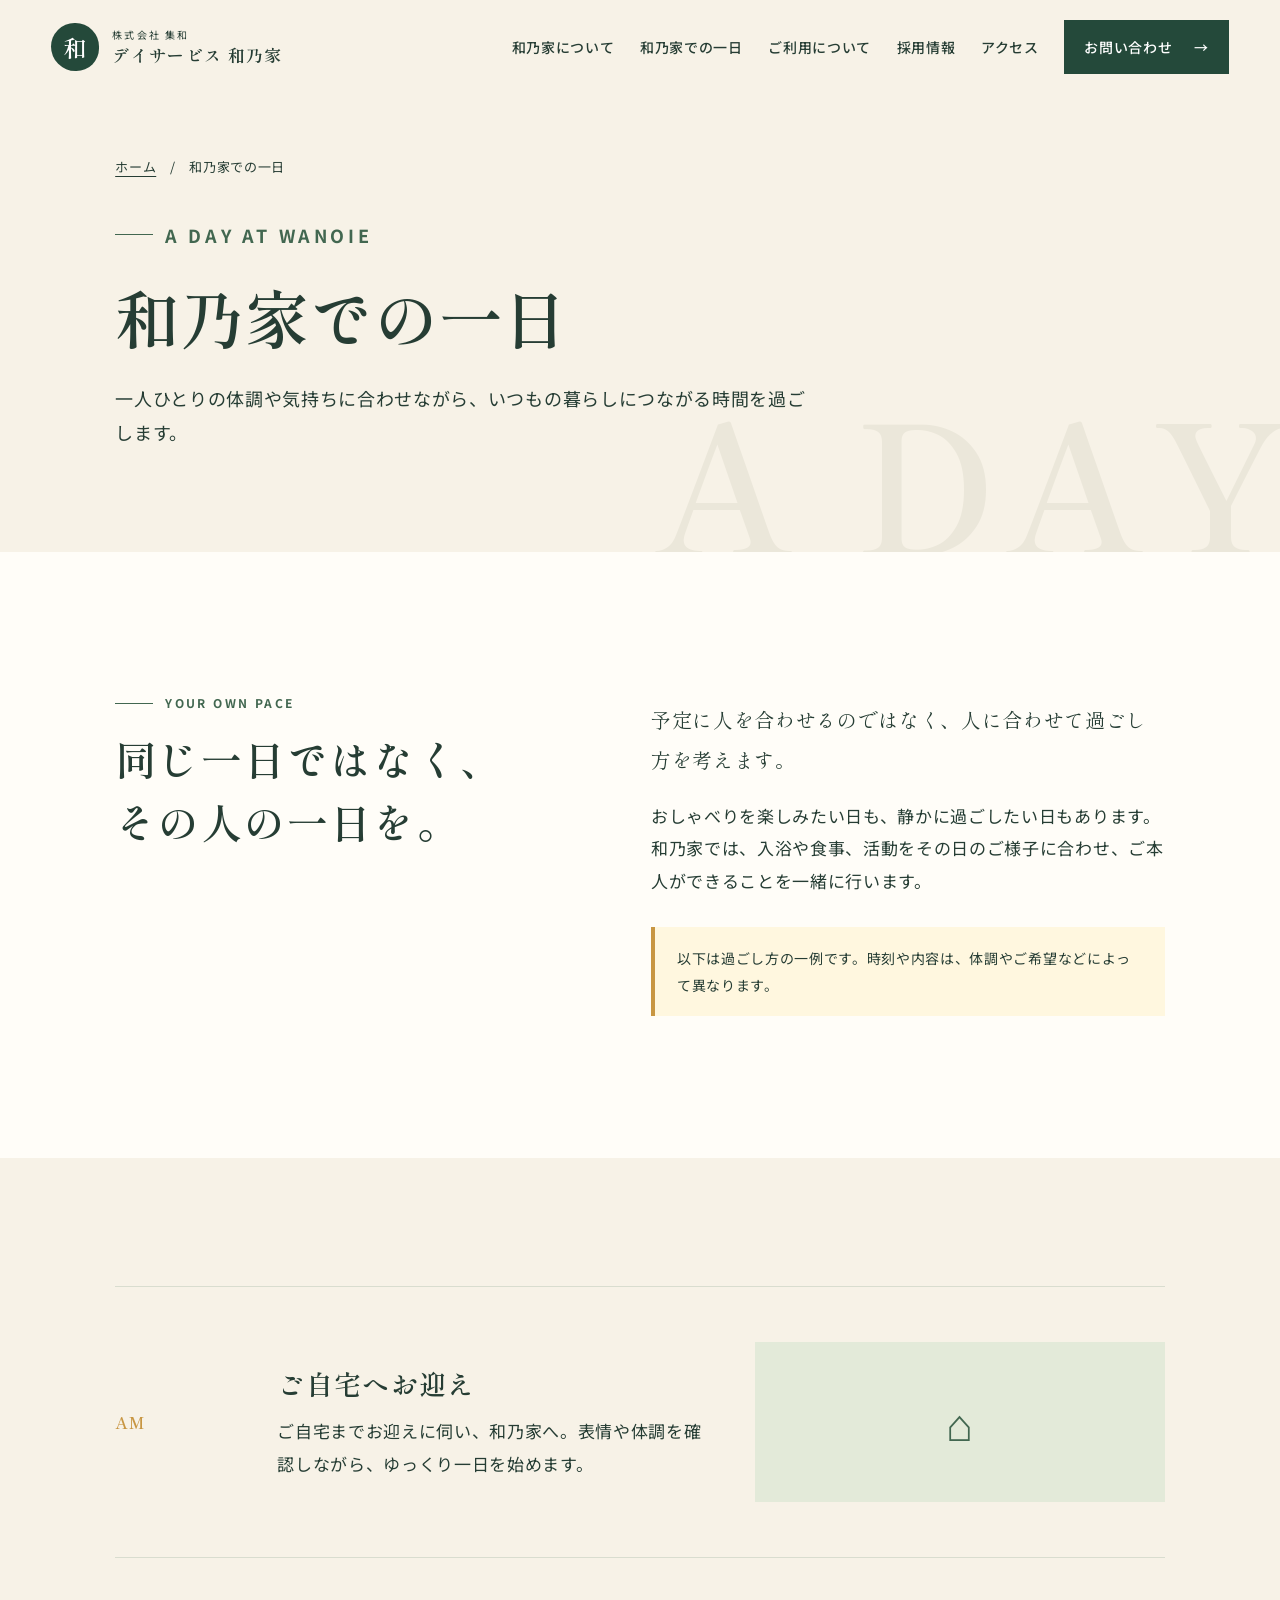
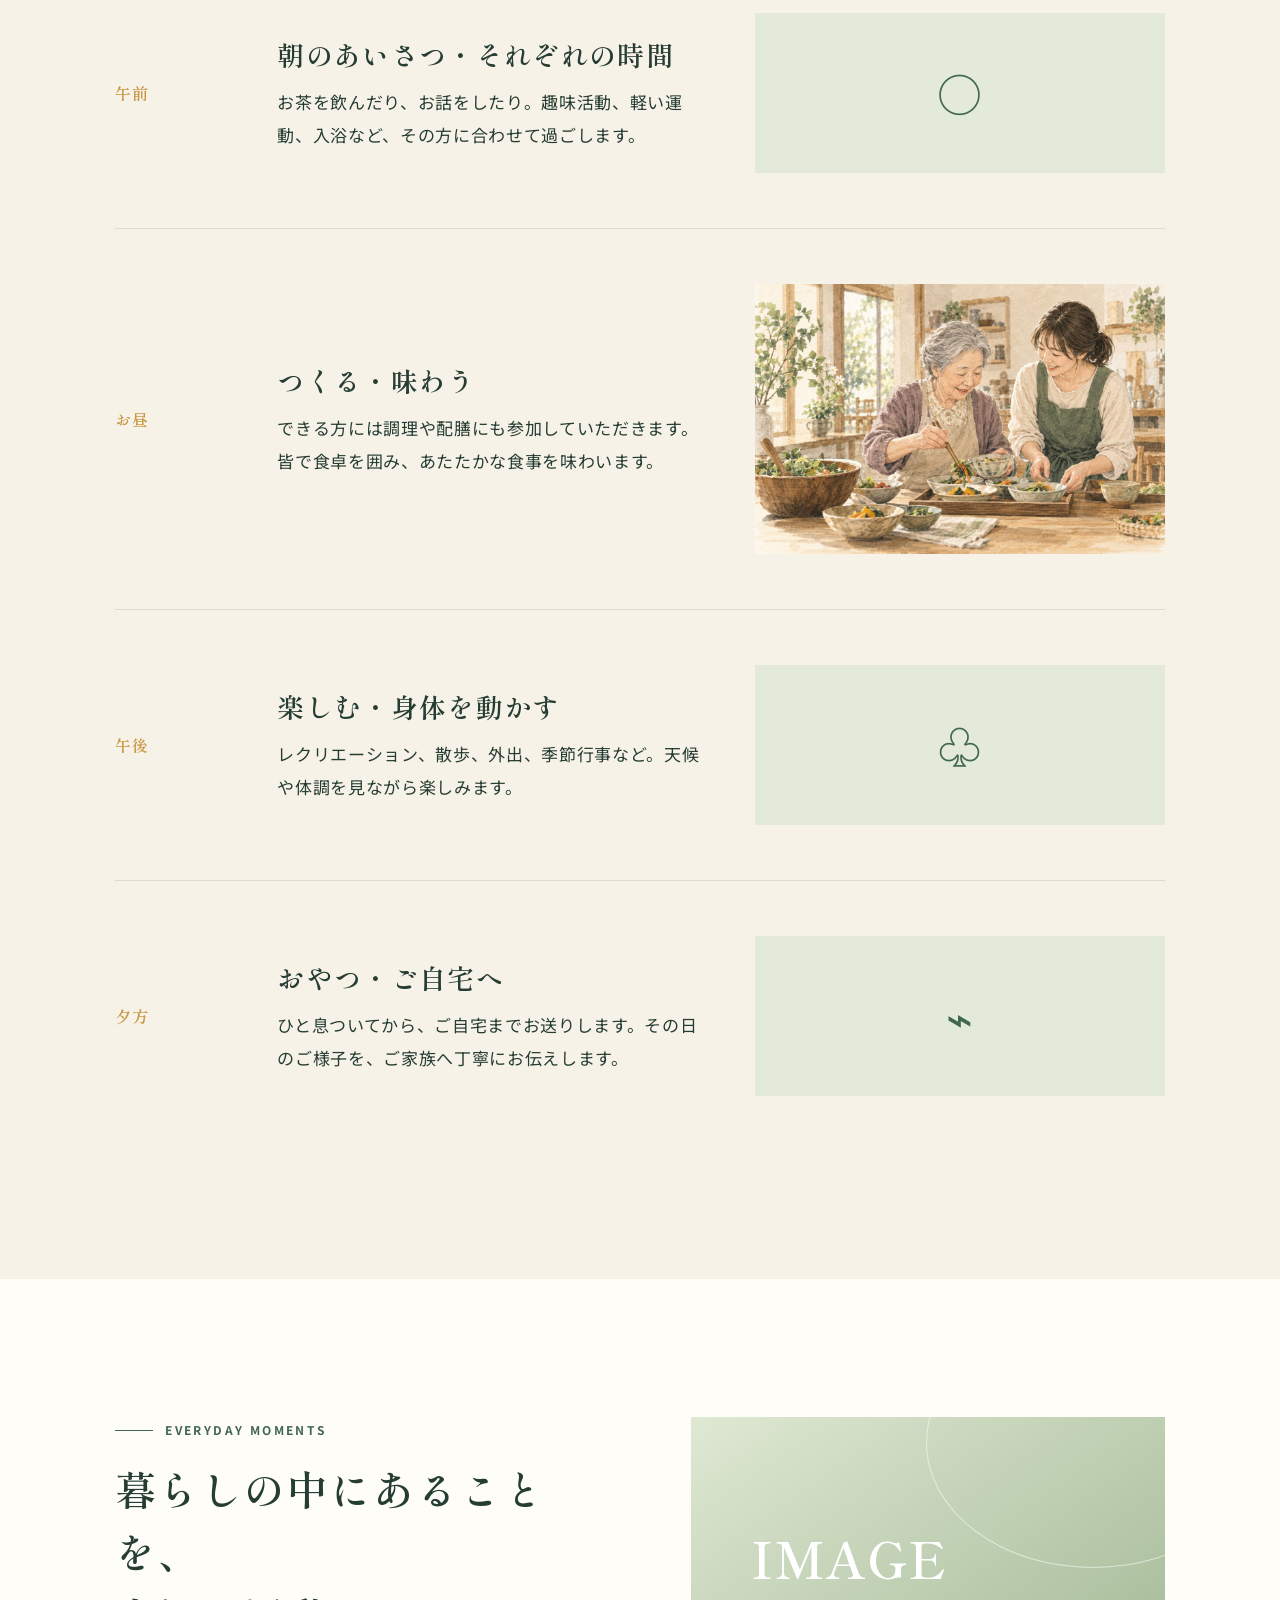
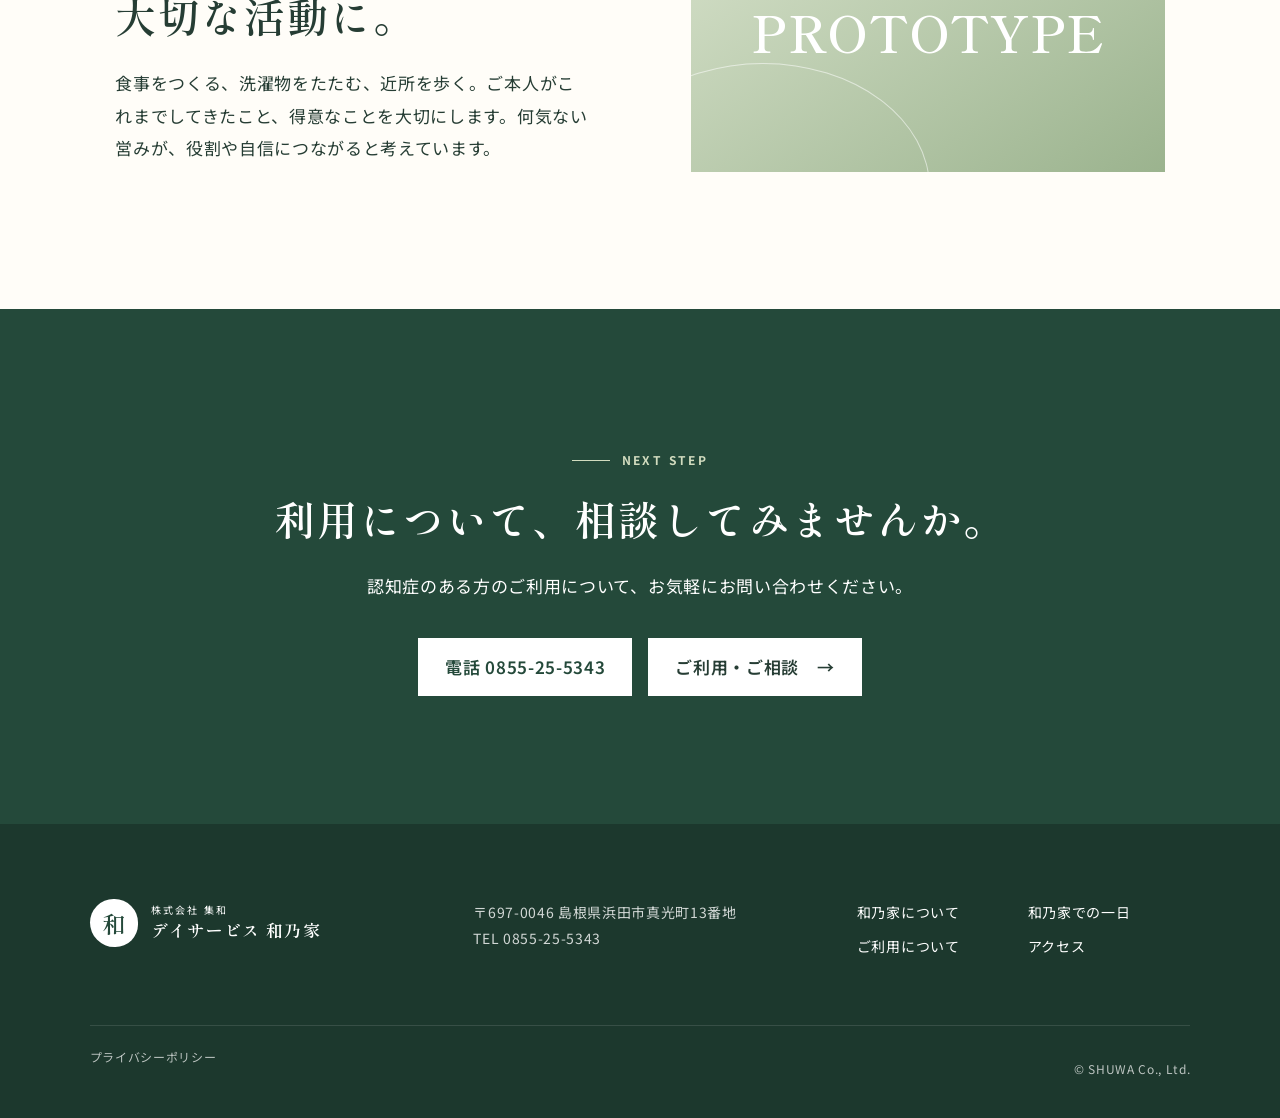
==== commit b1124145: "Refine hero and cooking image presentation" ====
--- a/day.html
+++ b/day.html
@@ -2,7 +2,7 @@
 <body class="subpage"><a class="skip" href="#main">本文へ移動する</a><header class="header"><a class="brand" href="index.html"><span class="brand-mark">和</span><span><small>株式会社 集和</small><strong>デイサービス 和乃家</strong></span></a><button class="menu-button" type="button" aria-expanded="false" aria-controls="global-nav"><span></span><span></span><span></span><b>メニュー</b></button><nav class="nav" id="global-nav"><a href="about.html">和乃家について</a><a href="day.html" aria-current="page">和乃家での一日</a><a href="guide.html">ご利用について</a><a href="index.html#recruit">採用情報</a><a href="index.html#access">アクセス</a><a class="nav-contact" href="guide.html#contact">お問い合わせ <span>→</span></a></nav></header>
 <main id="main"><header class="page-header" data-en="A DAY"><nav class="breadcrumbs" aria-label="パンくず"><a href="index.html">ホーム</a>　/　和乃家での一日</nav><p class="eyebrow"><span></span>A DAY AT WANOIE</p><h1>和乃家での一日</h1><p>一人ひとりの体調や気持ちに合わせながら、いつもの暮らしにつながる時間を過ごします。</p></header>
 <section class="section intro-grid"><div><p class="eyebrow"><span></span>YOUR OWN PACE</p><h2>同じ一日ではなく、<br>その人の一日を。</h2></div><div><p class="lead">予定に人を合わせるのではなく、人に合わせて過ごし方を考えます。</p><p>おしゃべりを楽しみたい日も、静かに過ごしたい日もあります。和乃家では、入浴や食事、活動をその日のご様子に合わせ、ご本人ができることを一緒に行います。</p><p class="prototype-notice">以下は過ごし方の一例です。時刻や内容は、体調やご希望などによって異なります。</p></div></section>
-<section class="section soft-section"><div class="day-detail"><article class="day-row"><time>AM</time><div><h2>ご自宅へお迎え</h2><p>ご自宅までお迎えに伺い、和乃家へ。表情や体調を確認しながら、ゆっくり一日を始めます。</p></div><div class="day-mini-visual" aria-hidden="true">⌂</div></article><article class="day-row"><time>午前</time><div><h2>朝のあいさつ・それぞれの時間</h2><p>お茶を飲んだり、お話をしたり。趣味活動、軽い運動、入浴など、その方に合わせて過ごします。</p></div><div class="day-mini-visual" aria-hidden="true">○</div></article><article class="day-row"><time>お昼</time><div><h2>つくる・味わう</h2><p>できる方には調理や配膳にも参加していただきます。皆で食卓を囲み、あたたかな食事を味わいます。</p></div><figure class="day-mini-visual day-photo"><img src="assets/images/day-cooking.svg" width="1200" height="800" loading="lazy" decoding="async" alt="高齢者とスタッフが一緒に昼食を盛り付けるプロトタイプイラスト"><figcaption>IMAGE / PROTOTYPE</figcaption></figure></article><article class="day-row"><time>午後</time><div><h2>楽しむ・身体を動かす</h2><p>レクリエーション、散歩、外出、季節行事など。天候や体調を見ながら楽しみます。</p></div><div class="day-mini-visual" aria-hidden="true">♧</div></article><article class="day-row"><time>夕方</time><div><h2>おやつ・ご自宅へ</h2><p>ひと息ついてから、ご自宅までお送りします。その日のご様子を、ご家族へ丁寧にお伝えします。</p></div><div class="day-mini-visual" aria-hidden="true">⌁</div></article></div></section>
+<section class="section soft-section"><div class="day-detail"><article class="day-row"><time>AM</time><div><h2>ご自宅へお迎え</h2><p>ご自宅までお迎えに伺い、和乃家へ。表情や体調を確認しながら、ゆっくり一日を始めます。</p></div><div class="day-mini-visual" aria-hidden="true">⌂</div></article><article class="day-row"><time>午前</time><div><h2>朝のあいさつ・それぞれの時間</h2><p>お茶を飲んだり、お話をしたり。趣味活動、軽い運動、入浴など、その方に合わせて過ごします。</p></div><div class="day-mini-visual" aria-hidden="true">○</div></article><article class="day-row"><time>お昼</time><div><h2>つくる・味わう</h2><p>できる方には調理や配膳にも参加していただきます。皆で食卓を囲み、あたたかな食事を味わいます。</p></div><figure class="day-mini-visual day-photo"><img src="assets/images/day-cooking.svg" width="1200" height="800" loading="lazy" decoding="async" alt="高齢者とスタッフが一緒に昼食を盛り付けるプロトタイプイラスト"></figure></article><article class="day-row"><time>午後</time><div><h2>楽しむ・身体を動かす</h2><p>レクリエーション、散歩、外出、季節行事など。天候や体調を見ながら楽しみます。</p></div><div class="day-mini-visual" aria-hidden="true">♧</div></article><article class="day-row"><time>夕方</time><div><h2>おやつ・ご自宅へ</h2><p>ひと息ついてから、ご自宅までお送りします。その日のご様子を、ご家族へ丁寧にお伝えします。</p></div><div class="day-mini-visual" aria-hidden="true">⌁</div></article></div></section>
 <section class="section split-feature"><div><p class="eyebrow"><span></span>EVERYDAY MOMENTS</p><h2>暮らしの中にあることを、<br>大切な活動に。</h2><p>食事をつくる、洗濯物をたたむ、近所を歩く。ご本人がこれまでしてきたこと、得意なことを大切にします。何気ない営みが、役割や自信につながると考えています。</p></div><div class="visual-panel" role="img" aria-label="活動写真の差し替え予定枠"><b>IMAGE<br>PROTOTYPE</b></div></section>
 <section class="section sub-cta"><p class="eyebrow"><span></span>NEXT STEP</p><h2>利用について、相談してみませんか。</h2><p>認知症のある方のご利用について、お気軽にお問い合わせください。</p><a class="button white" href="tel:0855255343">電話 0855-25-5343</a><a class="button pale" href="guide.html">ご利用・ご相談 <span>→</span></a></section></main>
 <footer><div class="footer-main"><a class="brand footer-brand" href="index.html"><span class="brand-mark">和</span><span><small>株式会社 集和</small><strong>デイサービス 和乃家</strong></span></a><address>〒697-0046 島根県浜田市真光町13番地<br>TEL 0855-25-5343</address><nav aria-label="フッターナビ"><a href="about.html">和乃家について</a><a href="day.html">和乃家での一日</a><a href="guide.html">ご利用について</a><a href="index.html#access">アクセス</a></nav></div><div class="footer-bottom"><a href="#">プライバシーポリシー</a><p>© SHUWA Co., Ltd.</p></div></footer><div class="mobile-cta"><a href="tel:0855255343">☎ <span>電話で相談</span></a><a href="guide.html#contact">お問い合わせ <span>→</span></a></div><script src="script.js"></script></body></html>
--- a/styles.css
+++ b/styles.css
@@ -8,5 +8,6 @@
 @media(max-width:900px){.intro-grid,.split-feature{grid-template-columns:1fr}.principle-grid{grid-template-columns:1fr}.day-row{grid-template-columns:100px 1fr}.day-mini-visual{grid-column:2}.page-header{padding-left:50px;padding-right:50px}}
 @media(max-width:720px){body{font-size:16px}.nav{font-size:16px}.hero h1{font-size:clamp(32px,10.5vw,39px);white-space:normal}.page-header{padding:115px 24px 65px}.page-header>p{font-size:16px}.breadcrumbs{font-size:12px;margin-bottom:28px}.section{padding-top:72px;padding-bottom:72px}.lead{font-size:18px}.fact-panel,.principle-card{padding:27px}.day-row{display:block;padding:36px 0}.day-row time{display:block;margin-bottom:10px}.day-mini-visual{height:125px;margin-top:22px}.next-links{grid-template-columns:1fr}.flow article{grid-template-columns:55px 1fr}.sub-cta .button{width:100%;margin:8px 0}.timeline p,.note,.feature-list dd,.news-list a{font-size:14px}}
 a:focus-visible,button:focus-visible,summary:focus-visible{outline:3px solid #e5b956;outline-offset:4px}
-.hero-art>img{display:block;width:112%;height:auto;margin-left:-7%;filter:drop-shadow(0 22px 28px rgba(38,61,52,.12))}.day-photo{margin:0;position:relative;overflow:hidden;background:#dfe5d7}.day-photo img{width:100%;height:100%;display:block;object-fit:cover;object-position:center}.day-photo figcaption{position:absolute;right:8px;bottom:7px;padding:3px 7px;background:rgba(255,253,248,.88);color:#526359;font-size:8px;letter-spacing:.12em}
-@media(max-width:720px){.hero-art>img{width:118%;margin-left:-12%}.day-photo{height:180px}.day-photo img{object-position:50% 48%}}
+.hero-art{max-width:820px}.hero-art>img{display:block;width:128%;height:auto;margin-left:-18%;filter:drop-shadow(0 22px 24px rgba(38,61,52,.1))}.day-detail{max-width:1180px}.day-row{grid-template-columns:120px minmax(330px,1fr) minmax(410px,.9fr);gap:42px}.day-photo{height:270px;margin:0;position:relative;overflow:hidden;background:#dfe5d7}.day-photo img{width:100%;height:100%;display:block;object-fit:cover;object-position:center}
+@media(max-width:1000px){.day-row{grid-template-columns:90px 1fr minmax(330px,.85fr);gap:28px}.day-photo{height:230px}}
+@media(max-width:720px){.hero-art>img{width:128%;margin-left:-18%}.day-row{display:block}.day-photo{height:auto;aspect-ratio:3/2;margin-top:26px}.day-photo img{object-position:50% 48%}}
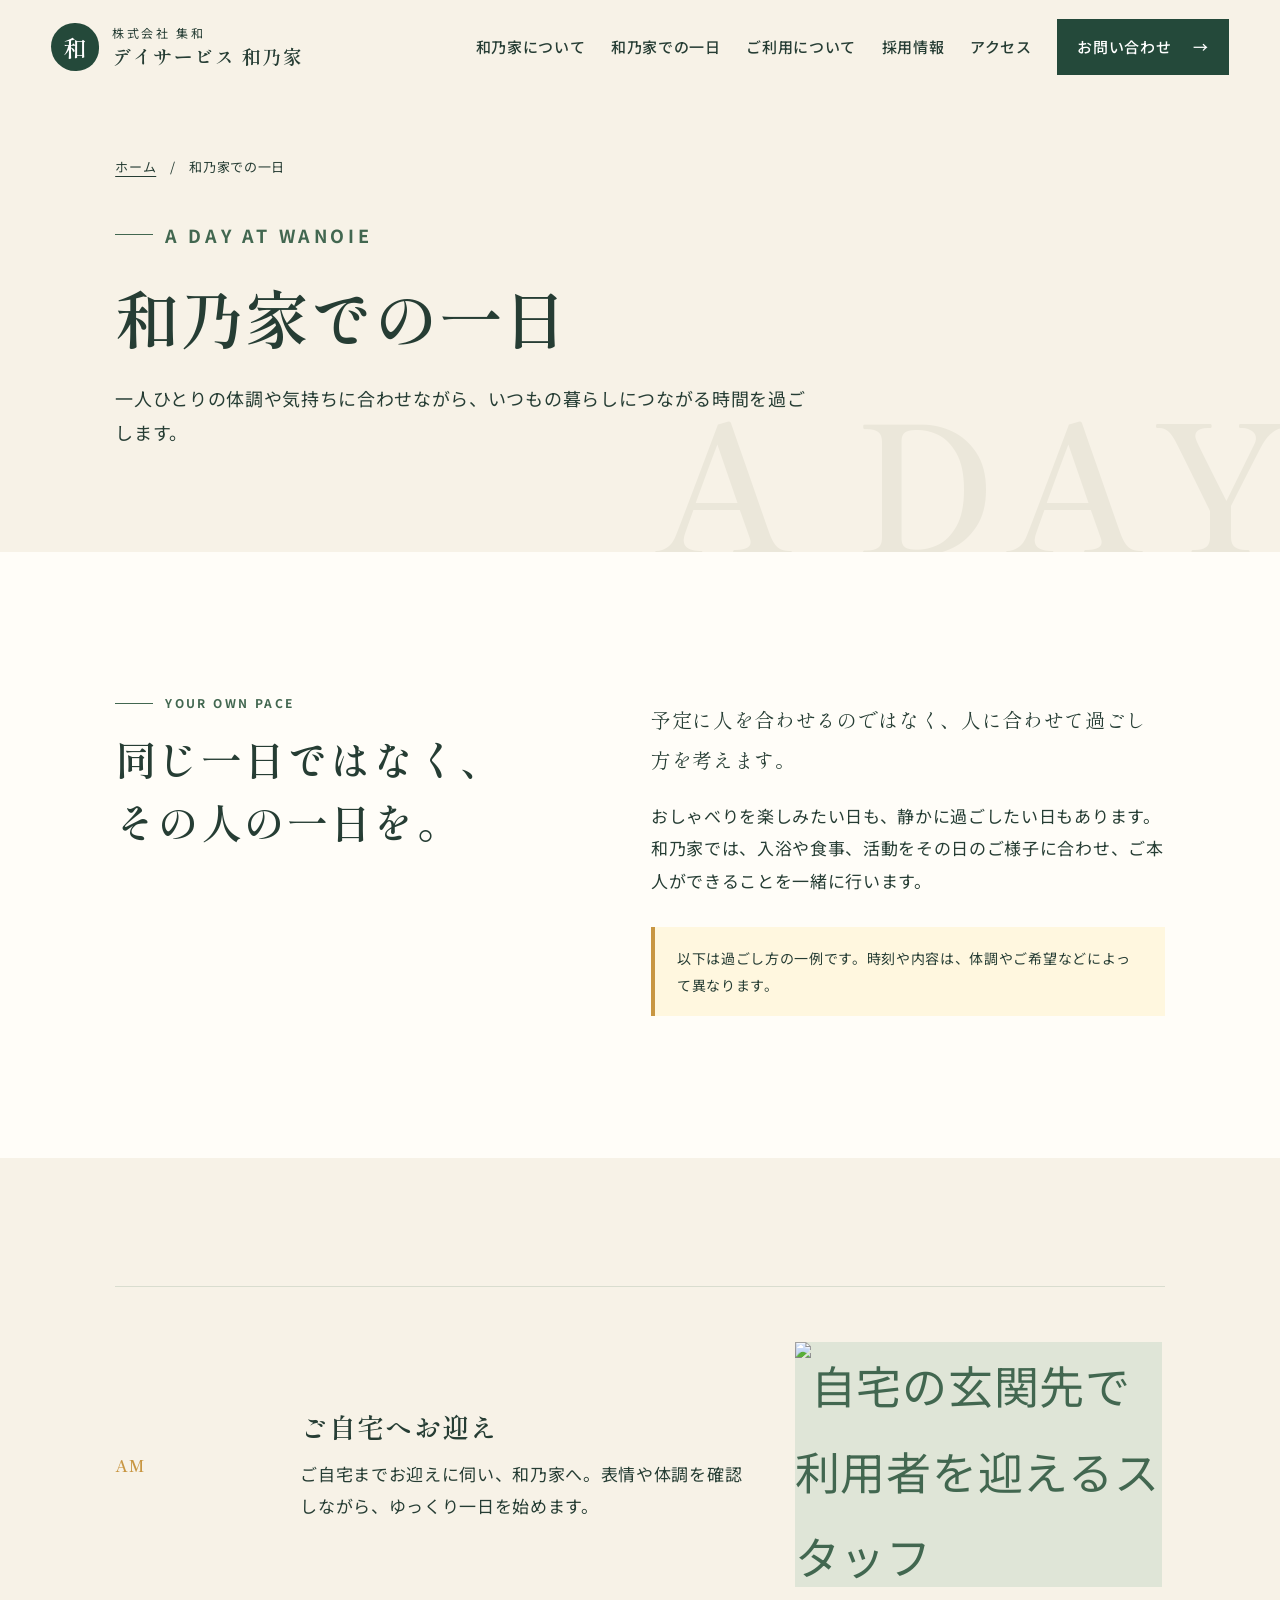
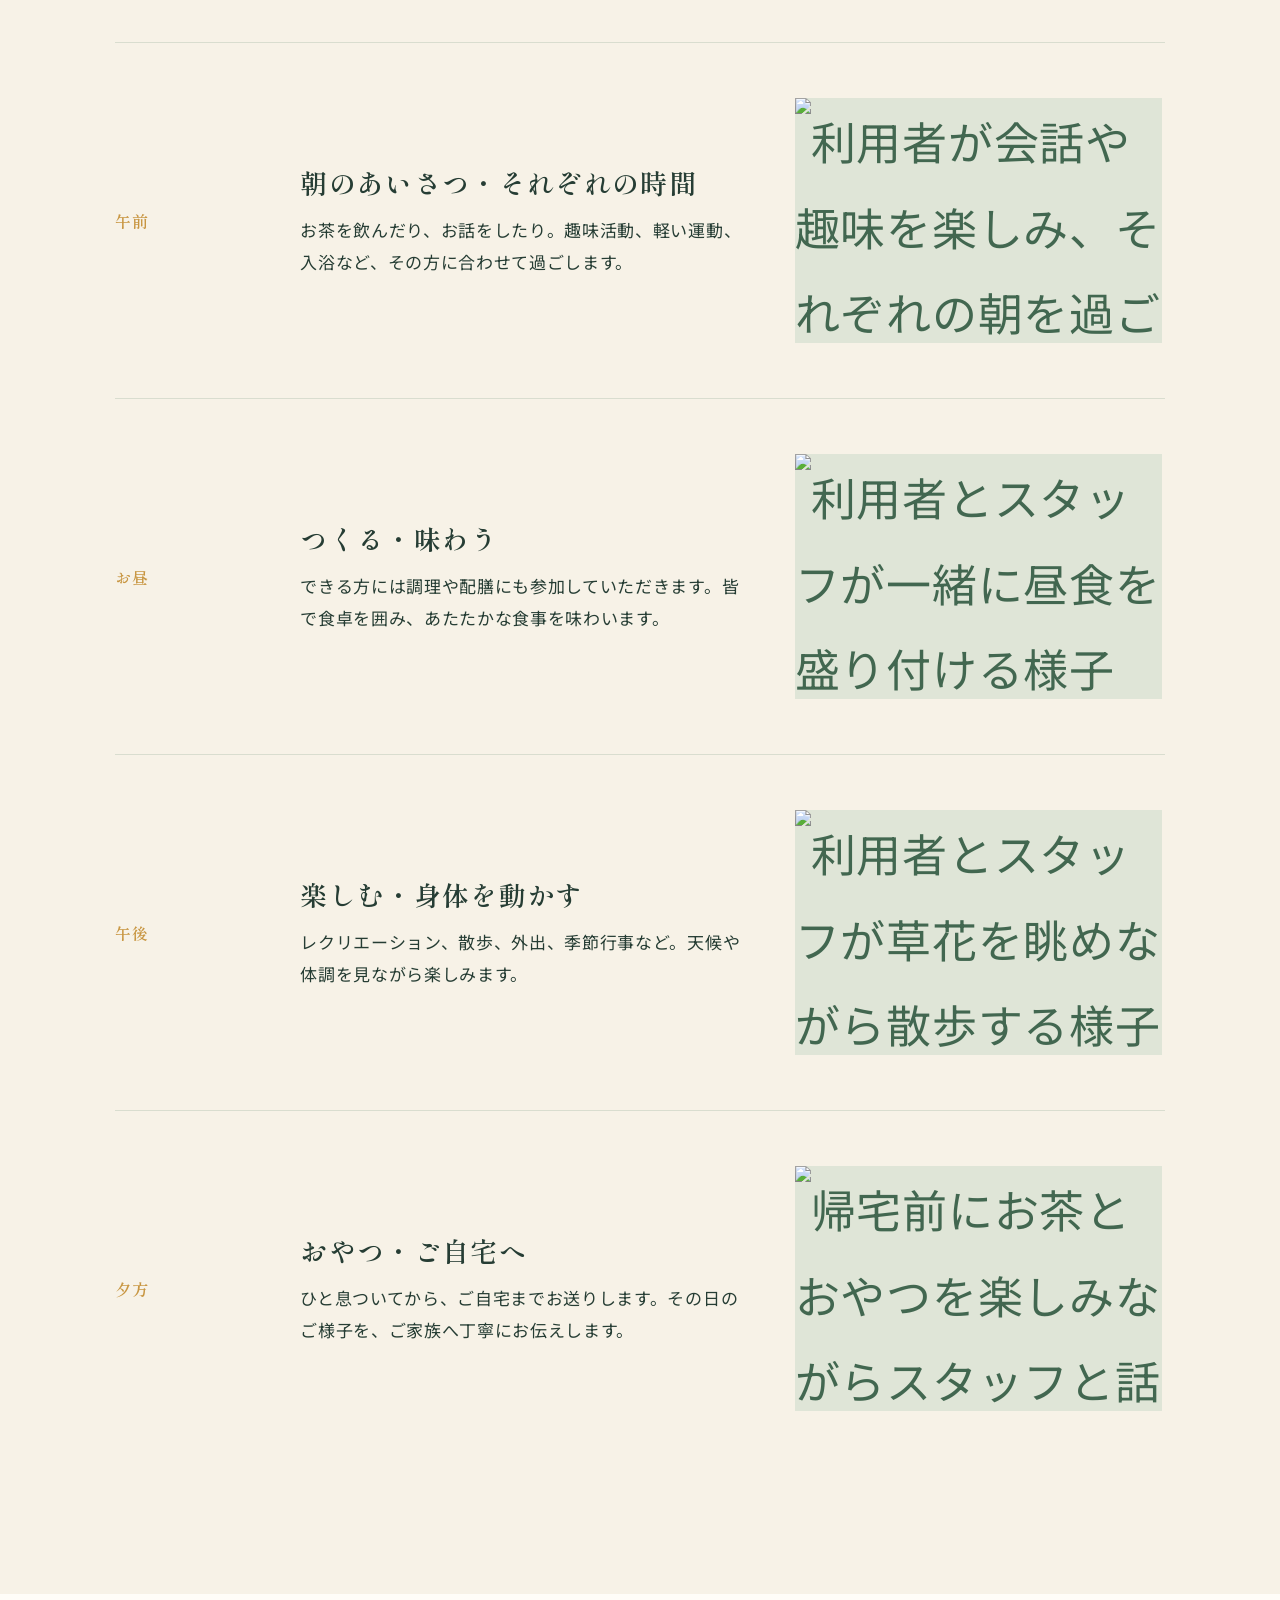
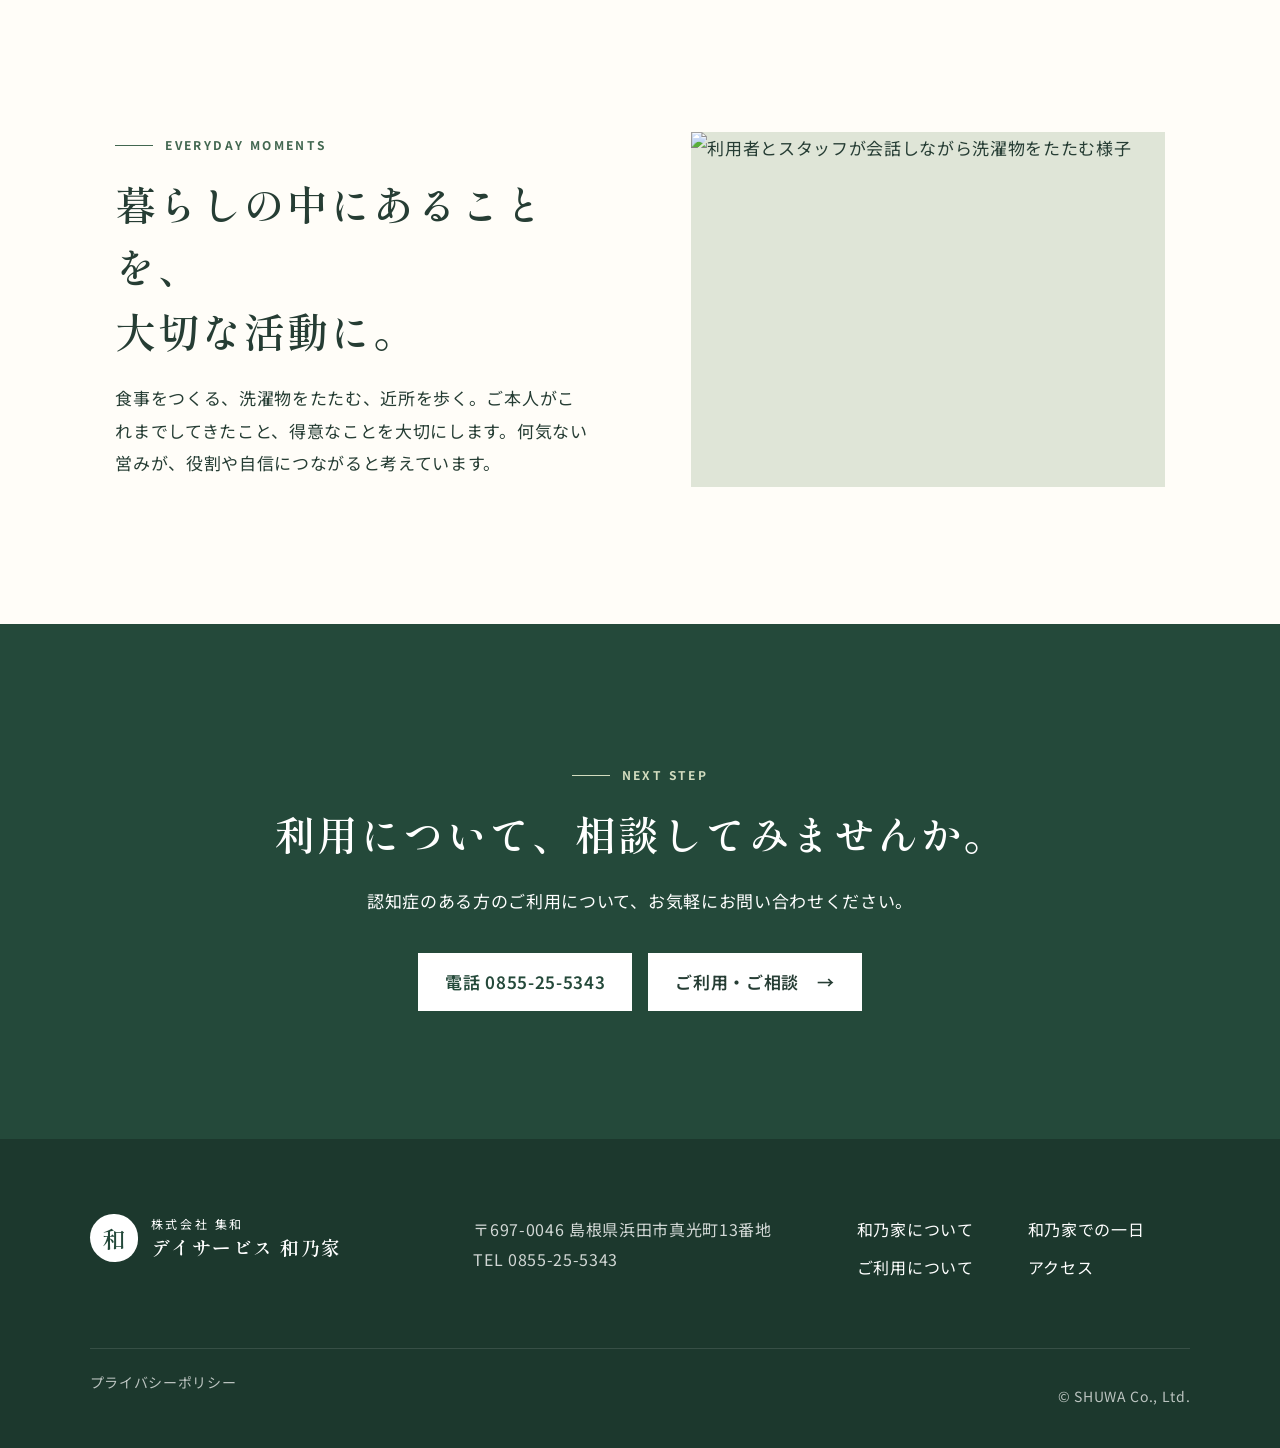
==== commit 3284ee41: "Place new artwork across top and day pages" ====
--- a/day.html
+++ b/day.html
@@ -2,7 +2,7 @@
 <body class="subpage"><a class="skip" href="#main">本文へ移動する</a><header class="header"><a class="brand" href="index.html"><span class="brand-mark">和</span><span><small>株式会社 集和</small><strong>デイサービス 和乃家</strong></span></a><button class="menu-button" type="button" aria-expanded="false" aria-controls="global-nav"><span></span><span></span><span></span><b>メニュー</b></button><nav class="nav" id="global-nav"><a href="about.html">和乃家について</a><a href="day.html" aria-current="page">和乃家での一日</a><a href="guide.html">ご利用について</a><a href="index.html#recruit">採用情報</a><a href="index.html#access">アクセス</a><a class="nav-contact" href="guide.html#contact">お問い合わせ <span>→</span></a></nav></header>
 <main id="main"><header class="page-header" data-en="A DAY"><nav class="breadcrumbs" aria-label="パンくず"><a href="index.html">ホーム</a>　/　和乃家での一日</nav><p class="eyebrow"><span></span>A DAY AT WANOIE</p><h1>和乃家での一日</h1><p>一人ひとりの体調や気持ちに合わせながら、いつもの暮らしにつながる時間を過ごします。</p></header>
 <section class="section intro-grid"><div><p class="eyebrow"><span></span>YOUR OWN PACE</p><h2>同じ一日ではなく、<br>その人の一日を。</h2></div><div><p class="lead">予定に人を合わせるのではなく、人に合わせて過ごし方を考えます。</p><p>おしゃべりを楽しみたい日も、静かに過ごしたい日もあります。和乃家では、入浴や食事、活動をその日のご様子に合わせ、ご本人ができることを一緒に行います。</p><p class="prototype-notice">以下は過ごし方の一例です。時刻や内容は、体調やご希望などによって異なります。</p></div></section>
-<section class="section soft-section"><div class="day-detail"><article class="day-row"><time>AM</time><div><h2>ご自宅へお迎え</h2><p>ご自宅までお迎えに伺い、和乃家へ。表情や体調を確認しながら、ゆっくり一日を始めます。</p></div><div class="day-mini-visual" aria-hidden="true">⌂</div></article><article class="day-row"><time>午前</time><div><h2>朝のあいさつ・それぞれの時間</h2><p>お茶を飲んだり、お話をしたり。趣味活動、軽い運動、入浴など、その方に合わせて過ごします。</p></div><div class="day-mini-visual" aria-hidden="true">○</div></article><article class="day-row"><time>お昼</time><div><h2>つくる・味わう</h2><p>できる方には調理や配膳にも参加していただきます。皆で食卓を囲み、あたたかな食事を味わいます。</p></div><figure class="day-mini-visual day-photo"><img src="assets/images/day-cooking.svg" width="1200" height="800" loading="lazy" decoding="async" alt="高齢者とスタッフが一緒に昼食を盛り付けるプロトタイプイラスト"></figure></article><article class="day-row"><time>午後</time><div><h2>楽しむ・身体を動かす</h2><p>レクリエーション、散歩、外出、季節行事など。天候や体調を見ながら楽しみます。</p></div><div class="day-mini-visual" aria-hidden="true">♧</div></article><article class="day-row"><time>夕方</time><div><h2>おやつ・ご自宅へ</h2><p>ひと息ついてから、ご自宅までお送りします。その日のご様子を、ご家族へ丁寧にお伝えします。</p></div><div class="day-mini-visual" aria-hidden="true">⌁</div></article></div></section>
-<section class="section split-feature"><div><p class="eyebrow"><span></span>EVERYDAY MOMENTS</p><h2>暮らしの中にあることを、<br>大切な活動に。</h2><p>食事をつくる、洗濯物をたたむ、近所を歩く。ご本人がこれまでしてきたこと、得意なことを大切にします。何気ない営みが、役割や自信につながると考えています。</p></div><div class="visual-panel" role="img" aria-label="活動写真の差し替え予定枠"><b>IMAGE<br>PROTOTYPE</b></div></section>
+<section class="section soft-section"><div class="day-detail"><article class="day-row"><time>AM</time><div><h2>ご自宅へお迎え</h2><p>ご自宅までお迎えに伺い、和乃家へ。表情や体調を確認しながら、ゆっくり一日を始めます。</p></div><figure class="day-mini-visual day-photo"><img src="assets/images/day-pickup-original.png" width="1536" height="1024" loading="lazy" decoding="async" alt="自宅の玄関先で利用者を迎えるスタッフ"></figure></article><article class="day-row"><time>午前</time><div><h2>朝のあいさつ・それぞれの時間</h2><p>お茶を飲んだり、お話をしたり。趣味活動、軽い運動、入浴など、その方に合わせて過ごします。</p></div><figure class="day-mini-visual day-photo"><img src="assets/images/day-morning-original.png" width="1536" height="1024" loading="lazy" decoding="async" alt="利用者が会話や趣味を楽しみ、それぞれの朝を過ごす様子"></figure></article><article class="day-row"><time>お昼</time><div><h2>つくる・味わう</h2><p>できる方には調理や配膳にも参加していただきます。皆で食卓を囲み、あたたかな食事を味わいます。</p></div><figure class="day-mini-visual day-photo"><img src="assets/images/day-cooking-original.png" width="1536" height="1024" loading="lazy" decoding="async" alt="利用者とスタッフが一緒に昼食を盛り付ける様子"></figure></article><article class="day-row"><time>午後</time><div><h2>楽しむ・身体を動かす</h2><p>レクリエーション、散歩、外出、季節行事など。天候や体調を見ながら楽しみます。</p></div><figure class="day-mini-visual day-photo"><img src="assets/images/day-afternoon-original.png" width="1536" height="1024" loading="lazy" decoding="async" alt="利用者とスタッフが草花を眺めながら散歩する様子"></figure></article><article class="day-row"><time>夕方</time><div><h2>おやつ・ご自宅へ</h2><p>ひと息ついてから、ご自宅までお送りします。その日のご様子を、ご家族へ丁寧にお伝えします。</p></div><figure class="day-mini-visual day-photo"><img src="assets/images/day-home-original.png" width="1536" height="1024" loading="lazy" decoding="async" alt="帰宅前にお茶とおやつを楽しみながらスタッフと話す利用者"></figure></article></div></section>
+<section class="section split-feature"><div><p class="eyebrow"><span></span>EVERYDAY MOMENTS</p><h2>暮らしの中にあることを、<br>大切な活動に。</h2><p>食事をつくる、洗濯物をたたむ、近所を歩く。ご本人がこれまでしてきたこと、得意なことを大切にします。何気ない営みが、役割や自信につながると考えています。</p></div><figure class="everyday-photo"><img src="assets/images/day-everyday-life-original.png" width="1400" height="1050" loading="lazy" decoding="async" alt="利用者とスタッフが会話しながら洗濯物をたたむ様子"></figure></section>
 <section class="section sub-cta"><p class="eyebrow"><span></span>NEXT STEP</p><h2>利用について、相談してみませんか。</h2><p>認知症のある方のご利用について、お気軽にお問い合わせください。</p><a class="button white" href="tel:0855255343">電話 0855-25-5343</a><a class="button pale" href="guide.html">ご利用・ご相談 <span>→</span></a></section></main>
 <footer><div class="footer-main"><a class="brand footer-brand" href="index.html"><span class="brand-mark">和</span><span><small>株式会社 集和</small><strong>デイサービス 和乃家</strong></span></a><address>〒697-0046 島根県浜田市真光町13番地<br>TEL 0855-25-5343</address><nav aria-label="フッターナビ"><a href="about.html">和乃家について</a><a href="day.html">和乃家での一日</a><a href="guide.html">ご利用について</a><a href="index.html#access">アクセス</a></nav></div><div class="footer-bottom"><a href="#">プライバシーポリシー</a><p>© SHUWA Co., Ltd.</p></div></footer><div class="mobile-cta"><a href="tel:0855255343">☎ <span>電話で相談</span></a><a href="guide.html#contact">お問い合わせ <span>→</span></a></div><script src="script.js"></script></body></html>
--- a/styles.css
+++ b/styles.css
@@ -1,13 +1,29 @@
-:root{--ink:#263d34;--green:#426750;--deep:#24493a;--sage:#dce5d2;--cream:#f7f2e7;--paper:#fffdf8;--gold:#c89642;--line:#d9ddcf;--serif:"Shippori Mincho",serif;--sans:"Noto Sans JP",sans-serif}*{box-sizing:border-box}html{scroll-behavior:smooth}body{margin:0;background:var(--paper);color:var(--ink);font-family:var(--sans);font-size:16px;line-height:1.9;letter-spacing:.04em}a{color:inherit;text-decoration:none}button{font:inherit}.skip{position:fixed;left:10px;top:-60px;background:#fff;padding:10px;z-index:100}.skip:focus{top:10px}.header{height:94px;display:flex;align-items:center;padding:0 clamp(24px,4vw,72px);justify-content:space-between;position:absolute;width:100%;z-index:10}.brand{display:flex;align-items:center;gap:13px}.brand-mark{display:grid;place-items:center;width:48px;height:48px;border-radius:50% 50% 48% 52%;background:var(--deep);color:#fff;font:600 23px var(--serif)}.brand small,.brand strong{display:block;line-height:1.4}.brand small{font-size:10px;letter-spacing:.22em}.brand strong{font:600 17px var(--serif);letter-spacing:.08em}.nav{display:flex;align-items:center;gap:clamp(14px,2vw,32px);font-size:13px;font-weight:500}.nav a:not(.nav-contact):hover{color:var(--gold)}.nav-contact{background:var(--deep);color:#fff;padding:14px 20px}.nav-contact span,.button span{margin-left:18px}.menu-button{display:none;border:0;background:none}.hero{min-height:790px;display:grid;grid-template-columns:51% 49%;align-items:center;padding:110px clamp(24px,7vw,128px) 50px;position:relative;overflow:hidden}.hero:before{content:"WANOIE";position:absolute;left:-12px;bottom:24px;color:#edf0e5;font:600 clamp(70px,13vw,200px) var(--serif);letter-spacing:.04em;z-index:-1}.hero-copy{padding-left:clamp(0px,3vw,50px);z-index:2}.eyebrow{font-size:11px;font-weight:700;letter-spacing:.2em;color:var(--green);display:flex;align-items:center;gap:12px}.eyebrow span{width:38px;height:1px;background:currentColor}.hero h1,.section h2{font-family:var(--serif);font-weight:600;letter-spacing:.05em;line-height:1.55}.hero h1{font-size:clamp(40px,4.3vw,70px);margin:20px 0 26px}.hero h1 em{font-style:normal;background:linear-gradient(transparent 72%,#e7cf91 0)}.hero-lead{font-size:clamp(15px,1.3vw,18px)}.hero-actions{display:flex;align-items:center;gap:25px;margin-top:38px}.button{min-height:58px;padding:0 27px;display:inline-flex;align-items:center;justify-content:space-between;font-weight:600;transition:.25s}.button.primary{background:var(--deep);color:#fff;min-width:205px}.button:hover{transform:translateY(-2px)}.text-button{color:var(--deep);font-size:18px}.text-button i{margin-right:8px}.hours{font-size:11px;color:#657269;margin-top:18px}.hours small{margin-left:10px}.hero-art{position:relative;max-width:690px;justify-self:center}.hero-art svg{width:100%;display:block}.art-note{position:absolute;right:2%;bottom:11%;background:#fff;padding:14px 25px;font:600 17px var(--serif);box-shadow:0 12px 30px #53644d24}.scroll{position:absolute;right:28px;bottom:0;writing-mode:vertical-rl;font-size:9px;letter-spacing:.22em}.scroll span{display:inline-block;height:55px;width:1px;background:var(--ink);margin-top:12px}.section{padding:clamp(80px,10vw,150px) clamp(24px,9vw,150px)}.section-heading{text-align:center;max-width:700px;margin:0 auto 65px}.section-heading .eyebrow{justify-content:center}.section h2{font-size:clamp(30px,3.2vw,49px);margin:15px 0 20px}.values{list-style:none;margin:0 auto;padding:0;display:grid;grid-template-columns:repeat(3,1fr);max-width:1180px;border-top:1px solid var(--line);border-bottom:1px solid var(--line)}.values li{padding:48px clamp(20px,3vw,46px);display:flex;gap:23px}.values li+li{border-left:1px solid var(--line)}.values>li>span{font:500 15px var(--serif);color:var(--gold)}.values h3{font:600 25px var(--serif);margin:-2px 0 13px}.values p{margin:0;font-size:14px;color:#5d6b64}.about{background:var(--cream);display:grid;grid-template-columns:1.05fr .95fr;gap:clamp(45px,8vw,130px);align-items:center}.about-visual{position:relative}.photo-placeholder{aspect-ratio:4/3;background:linear-gradient(145deg,#91aa82,#456b54);position:relative;overflow:hidden;padding:50px;color:#fff;display:flex;align-items:flex-end}.photo-placeholder:after{content:"";position:absolute;width:78%;height:78%;border:1px solid #ffffff6b;border-radius:50%;right:-20%;top:-25%}.photo-placeholder span{position:absolute;top:35px;right:38px;font:500 12px var(--serif);letter-spacing:.3em}.photo-placeholder p{font:600 clamp(22px,2.4vw,35px) var(--serif);line-height:1.65;z-index:1}.prototype-label{font-size:9px;letter-spacing:.25em;position:absolute;right:0}.about-copy>p:not(.eyebrow){color:#58675f}.feature-list{margin-top:40px}.feature-list div{display:grid;grid-template-columns:180px 1fr;border-top:1px solid #ced3c7;padding:18px 0}.feature-list dt{font-weight:700}.feature-list dd{margin:0;font-size:14px;color:#637068}.day{background:#fff}.section-heading.left{text-align:left;margin-left:0}.section-heading.left .eyebrow{justify-content:flex-start}.timeline{display:grid;grid-template-columns:repeat(4,1fr);max-width:1240px;margin:auto}.timeline article{padding:15px clamp(20px,2.5vw,38px) 25px;border-left:1px solid var(--line);position:relative}.timeline article:first-child{border-left:0}.timeline article:before{content:"";width:9px;height:9px;background:var(--gold);border-radius:50%;position:absolute;left:-5px;top:22px}.timeline article:first-child:before{display:none}.timeline time{font:600 11px var(--serif);letter-spacing:.18em;color:var(--gold)}.day-icon{font-size:43px;color:#6f8e70;display:block;margin:32px 0 25px}.timeline h3{font:600 20px var(--serif)}.timeline p,.note{font-size:13px;color:#647169}.note{text-align:right;margin-top:35px}.consult{background:var(--deep);color:#fff;display:grid;grid-template-columns:1fr 1fr .85fr;gap:6vw;align-items:center}.eyebrow.light{color:#d2dcbf}.consult h2{margin-bottom:20px}.consult ul{list-style:none;padding:0;margin:0}.consult li{border-bottom:1px solid #ffffff32;padding:13px 0}.consult li:before{content:"✓";color:#d7bf7a;margin-right:13px}.consult-action{background:#fff;color:var(--ink);padding:34px;text-align:center}.consult-action p{font-size:12px;margin:0}.consult-action a{display:block;font:600 clamp(22px,2vw,30px) var(--serif);color:var(--deep);margin:8px 0}.consult-action a small{font-size:11px}.consult-action>span{font-size:10px;color:#6b756e}.news{display:grid;grid-template-columns:1fr 2fr;gap:8vw}.news-list a{display:grid;grid-template-columns:110px 100px 1fr 20px;align-items:center;border-top:1px solid var(--line);padding:22px 5px;font-size:14px}.news-list a:nth-child(2){border-bottom:1px solid var(--line)}.news-list time{font-family:var(--serif)}.news-list b{font-size:10px;color:var(--green);background:#e9eee4;padding:3px 10px;width:max-content}.news-list p{font-size:10px;color:#7c857e}.recruit{background:#7b8e6d;min-height:345px;color:#fff;display:flex;align-items:center;justify-content:space-between;position:relative;overflow:hidden}.recruit:after{content:"仲間";position:absolute;right:5%;font:700 180px var(--serif);color:#ffffff0e}.button.pale{background:#fff;color:var(--ink);min-width:210px;z-index:1}.access{display:grid;grid-template-columns:.8fr 1.2fr;gap:8vw;align-items:center}.access-copy h3{margin-top:40px;font:600 20px var(--serif)}address{font-style:normal}.access-copy b{display:inline-block;font-size:11px;width:40px}.access-copy a{font-family:var(--serif)}.map-link{display:inline-block;margin-top:25px;border-bottom:1px solid}.map{min-height:430px;background:#e8eadc;position:relative;overflow:hidden;display:grid;place-items:center}.roads,.roads:before,.roads:after{position:absolute;background:#fdfbf5}.roads{width:130%;height:34px;transform:rotate(-11deg)}.roads:before{content:"";width:34px;height:550px;left:52%;top:-260px;transform:rotate(33deg)}.roads:after{content:"";width:25px;height:550px;left:22%;top:-240px;transform:rotate(-30deg)}.map:before,.map:after{content:"";position:absolute;border:2px solid #bcc7b0;width:60%;height:100px;transform:rotate(25deg)}.map:after{transform:rotate(-20deg);width:80%}.pin{z-index:2;width:66px;height:66px;background:var(--deep);color:#fff;border-radius:50% 50% 50% 0;transform:rotate(-45deg);display:grid;place-items:center;box-shadow:0 8px 20px #233a2b45}.pin b{transform:rotate(45deg);font:600 24px var(--serif)}.map p{position:absolute;bottom:25px;left:30px;font-size:11px;letter-spacing:.15em}.final-cta{text-align:center;background:var(--cream)}.final-cta .eyebrow{justify-content:center}.final-cta>div{display:flex;justify-content:center;gap:18px;margin-top:35px}.contact-phone{border:1px solid var(--deep);padding:10px 35px;min-width:270px}.contact-phone small,.contact-phone strong{display:block;line-height:1.6}.contact-phone small{font-size:10px}.contact-phone strong{font:600 23px var(--serif)}.disclaimer{display:block;margin-top:20px;color:#6d776f;font-size:10px}footer{background:#1c382d;color:#fff;padding:75px clamp(24px,7vw,110px) 25px}.footer-main{display:grid;grid-template-columns:1fr 1fr 1fr;gap:50px;align-items:start}.footer-brand .brand-mark{background:#fff;color:var(--deep)}.footer-main address{font-size:12px;opacity:.8}.footer-main nav{display:grid;grid-template-columns:1fr 1fr;gap:8px;font-size:12px}.footer-bottom{border-top:1px solid #ffffff2b;margin-top:65px;padding-top:20px;display:flex;justify-content:space-between;font-size:10px;opacity:.7}.mobile-cta{display:none}
-@media(max-width:1000px){.nav a:not(.nav-contact){display:none}.hero{grid-template-columns:1fr 1fr;padding-left:45px;padding-right:30px}.consult{grid-template-columns:1fr 1fr}.consult-action{grid-column:1/-1}.timeline{grid-template-columns:1fr 1fr}.timeline article:nth-child(3){border-left:0}.timeline article:nth-child(n+3){border-top:1px solid var(--line);padding-top:35px}.access{grid-template-columns:1fr 1fr}.section{padding-left:50px;padding-right:50px}}
+:root{--ink:#263d34;--green:#426750;--deep:#24493a;--sage:#dce5d2;--cream:#f7f2e7;--paper:#fffdf8;--gold:#c89642;--line:#d9ddcf;--serif:"Shippori Mincho",serif;--sans:"Noto Sans JP",sans-serif}*{box-sizing:border-box}html{scroll-behavior:smooth}body{margin:0;background:var(--paper);color:var(--ink);font-family:var(--sans);font-size:16px;line-height:1.9;letter-spacing:.04em}a{color:inherit;text-decoration:none}button{font:inherit}.skip{position:fixed;left:10px;top:-60px;background:#fff;padding:10px;z-index:100}.skip:focus{top:10px}.header{height:94px;display:flex;align-items:center;padding:0 clamp(24px,4vw,72px);justify-content:space-between;position:absolute;width:100%;z-index:10}.brand{display:flex;align-items:center;gap:13px}.brand-mark{display:grid;place-items:center;width:48px;height:48px;border-radius:50% 50% 48% 52%;background:var(--deep);color:#fff;font:600 23px var(--serif)}.brand small,.brand strong{display:block;line-height:1.4}.brand small{font-size:10px;letter-spacing:.22em}.brand strong{font:600 17px var(--serif);letter-spacing:.08em}.nav{display:flex;align-items:center;gap:clamp(14px,2vw,32px);font-size:13px;font-weight:500}.nav a:not(.nav-contact):hover{color:var(--gold)}.nav-contact{background:var(--deep);color:#fff;padding:14px 20px}.nav-contact span,.button span{margin-left:18px}.menu-button{display:none;border:0;background:none}.hero{min-height:790px;display:grid;grid-template-columns:51% 49%;align-items:center;padding:110px clamp(24px,7vw,128px) 50px;position:relative;overflow:hidden}.hero:before{content:"WANOIE";position:absolute;left:-12px;bottom:24px;color:#edf0e5;font:600 clamp(70px,13vw,200px) var(--serif);letter-spacing:.04em;z-index:-1}.hero-copy{padding-left:clamp(0px,3vw,50px);z-index:2}.eyebrow{font-size:11px;font-weight:700;letter-spacing:.2em;color:var(--green);display:flex;align-items:center;gap:12px}.eyebrow span{width:38px;height:1px;background:currentColor}.hero h1,.section h2{font-family:var(--serif);font-weight:600;letter-spacing:.05em;line-height:1.55}.hero h1{font-size:clamp(34px,3.2vw,70px);margin:20px 0 26px}.hero-title-line{display:block;white-space:nowrap}.hero h1 em{font-style:normal;background:linear-gradient(transparent 72%,#e7cf91 0)}.hero-lead{font-size:clamp(15px,1.3vw,18px)}.hero-actions{display:flex;align-items:center;gap:25px;margin-top:38px}.button{min-height:58px;padding:0 27px;display:inline-flex;align-items:center;justify-content:space-between;font-weight:600;transition:.25s}.button.primary{background:var(--deep);color:#fff;min-width:205px}.button:hover{transform:translateY(-2px)}.text-button{color:var(--deep);font-size:18px}.text-button i{margin-right:8px}.hours{font-size:11px;color:#657269;margin-top:18px}.hours small{margin-left:10px}.hero-art{position:relative;max-width:690px;justify-self:center}.hero-art svg{width:100%;display:block}.art-note{position:absolute;right:2%;bottom:11%;background:#fff;padding:14px 25px;font:600 17px var(--serif);box-shadow:0 12px 30px #53644d24}.scroll{position:absolute;right:28px;bottom:0;writing-mode:vertical-rl;font-size:9px;letter-spacing:.22em}.scroll span{display:inline-block;height:55px;width:1px;background:var(--ink);margin-top:12px}.section{padding:clamp(80px,10vw,150px) clamp(24px,9vw,150px)}.section-heading{text-align:center;max-width:700px;margin:0 auto 65px}.section-heading .eyebrow{justify-content:center}.section h2{font-size:clamp(30px,3.2vw,49px);margin:15px 0 20px}.values{list-style:none;margin:0 auto;padding:0;display:grid;grid-template-columns:repeat(3,1fr);max-width:1180px;border-top:1px solid var(--line);border-bottom:1px solid var(--line)}.values li{padding:48px clamp(20px,3vw,46px);display:flex;gap:23px}.values li+li{border-left:1px solid var(--line)}.values>li>span{font:500 15px var(--serif);color:var(--gold)}.values h3{font:600 25px var(--serif);margin:-2px 0 13px}.values p{margin:0;font-size:14px;color:#5d6b64}.about{background:var(--cream);display:grid;grid-template-columns:1.05fr .95fr;gap:clamp(45px,8vw,130px);align-items:center}.about-visual{position:relative}.photo-placeholder{aspect-ratio:4/3;background:linear-gradient(145deg,#91aa82,#456b54);position:relative;overflow:hidden;padding:50px;color:#fff;display:flex;align-items:flex-end}.photo-placeholder:after{content:"";position:absolute;width:78%;height:78%;border:1px solid #ffffff6b;border-radius:50%;right:-20%;top:-25%}.photo-placeholder span{position:absolute;top:35px;right:38px;font:500 12px var(--serif);letter-spacing:.3em}.photo-placeholder p{font:600 clamp(22px,2.4vw,35px) var(--serif);line-height:1.65;z-index:1}.prototype-label{font-size:9px;letter-spacing:.25em;position:absolute;right:0}.about-copy>p:not(.eyebrow){color:#58675f}.feature-list{margin-top:40px}.feature-list div{display:grid;grid-template-columns:180px 1fr;border-top:1px solid #ced3c7;padding:18px 0}.feature-list dt{font-weight:700}.feature-list dd{margin:0;font-size:14px;color:#637068}.day{background:#fff}.section-heading.left{text-align:left;margin-left:0}.section-heading.left .eyebrow{justify-content:flex-start}.timeline{display:grid;grid-template-columns:repeat(4,1fr);max-width:1240px;margin:auto}.timeline article{padding:15px clamp(20px,2.5vw,38px) 25px;border-left:1px solid var(--line);position:relative}.timeline article:first-child{border-left:0}.timeline article:before{content:"";width:9px;height:9px;background:var(--gold);border-radius:50%;position:absolute;left:-5px;top:22px}.timeline article:first-child:before{display:none}.timeline time{font:600 11px var(--serif);letter-spacing:.18em;color:var(--gold)}.day-icon{font-size:43px;color:#6f8e70;display:block;margin:32px 0 25px}.timeline h3{font:600 20px var(--serif)}.timeline p,.note{font-size:13px;color:#647169}.note{text-align:right;margin-top:35px}.consult{background:var(--deep);color:#fff;display:grid;grid-template-columns:1fr 1fr .85fr;gap:6vw;align-items:center}.eyebrow.light{color:#d2dcbf}.consult h2{margin-bottom:20px}.consult ul{list-style:none;padding:0;margin:0}.consult li{border-bottom:1px solid #ffffff32;padding:13px 0}.consult li:before{content:"✓";color:#d7bf7a;margin-right:13px}.consult-action{background:#fff;color:var(--ink);padding:34px;text-align:center}.consult-action p{font-size:12px;margin:0}.consult-action a{display:block;font:600 clamp(22px,2vw,30px) var(--serif);color:var(--deep);margin:8px 0}.consult-action a small{font-size:11px}.consult-action>span{font-size:10px;color:#6b756e}.news{display:grid;grid-template-columns:1fr 2fr;gap:8vw}.news-list a{display:grid;grid-template-columns:110px 100px 1fr 20px;align-items:center;border-top:1px solid var(--line);padding:22px 5px;font-size:14px}.news-list a:nth-child(2){border-bottom:1px solid var(--line)}.news-list time{font-family:var(--serif)}.news-list b{font-size:10px;color:var(--green);background:#e9eee4;padding:3px 10px;width:max-content}.news-list p{font-size:10px;color:#7c857e}.recruit{background:#7b8e6d;min-height:345px;color:#fff;display:flex;align-items:center;justify-content:space-between;position:relative;overflow:hidden}.recruit:after{content:"仲間";position:absolute;right:5%;font:700 180px var(--serif);color:#ffffff0e}.button.pale{background:#fff;color:var(--ink);min-width:210px;z-index:1}.access{display:grid;grid-template-columns:.8fr 1.2fr;gap:8vw;align-items:center}.access-copy h3{margin-top:40px;font:600 20px var(--serif)}address{font-style:normal}.access-copy b{display:inline-block;font-size:11px;width:40px}.access-copy a{font-family:var(--serif)}.map-link{display:inline-block;margin-top:25px;border-bottom:1px solid}.map{min-height:430px;background:#e8eadc;position:relative;overflow:hidden;display:grid;place-items:center}.roads,.roads:before,.roads:after{position:absolute;background:#fdfbf5}.roads{width:130%;height:34px;transform:rotate(-11deg)}.roads:before{content:"";width:34px;height:550px;left:52%;top:-260px;transform:rotate(33deg)}.roads:after{content:"";width:25px;height:550px;left:22%;top:-240px;transform:rotate(-30deg)}.map:before,.map:after{content:"";position:absolute;border:2px solid #bcc7b0;width:60%;height:100px;transform:rotate(25deg)}.map:after{transform:rotate(-20deg);width:80%}.pin{z-index:2;width:66px;height:66px;background:var(--deep);color:#fff;border-radius:50% 50% 50% 0;transform:rotate(-45deg);display:grid;place-items:center;box-shadow:0 8px 20px #233a2b45}.pin b{transform:rotate(45deg);font:600 24px var(--serif)}.map p{position:absolute;bottom:25px;left:30px;font-size:11px;letter-spacing:.15em}.final-cta{text-align:center;background:var(--cream)}.final-cta .eyebrow{justify-content:center}.final-cta>div{display:flex;justify-content:center;gap:18px;margin-top:35px}.contact-phone{border:1px solid var(--deep);padding:10px 35px;min-width:270px}.contact-phone small,.contact-phone strong{display:block;line-height:1.6}.contact-phone small{font-size:10px}.contact-phone strong{font:600 23px var(--serif)}.disclaimer{display:block;margin-top:20px;color:#6d776f;font-size:10px}footer{background:#1c382d;color:#fff;padding:75px clamp(24px,7vw,110px) 25px}.footer-main{display:grid;grid-template-columns:1fr 1fr 1fr;gap:50px;align-items:start}.footer-brand .brand-mark{background:#fff;color:var(--deep)}.footer-main address{font-size:12px;opacity:.8}.footer-main nav{display:grid;grid-template-columns:1fr 1fr;gap:8px;font-size:12px}.footer-bottom{border-top:1px solid #ffffff2b;margin-top:65px;padding-top:20px;display:flex;justify-content:space-between;font-size:10px;opacity:.7}.mobile-cta{display:none}
+@media(max-width:1000px){.hero h1{font-size:clamp(28px,4vw,36px)}.nav a:not(.nav-contact){display:none}.hero{grid-template-columns:1fr 1fr;padding-left:45px;padding-right:30px}.consult{grid-template-columns:1fr 1fr}.consult-action{grid-column:1/-1}.timeline{grid-template-columns:1fr 1fr}.timeline article:nth-child(3){border-left:0}.timeline article:nth-child(n+3){border-top:1px solid var(--line);padding-top:35px}.access{grid-template-columns:1fr 1fr}.section{padding-left:50px;padding-right:50px}}
 @media(max-width:720px){body{font-size:15px;padding-bottom:64px}.header{height:74px;padding:0 18px;position:absolute}.brand-mark{width:40px;height:40px;font-size:19px}.brand strong{font-size:14px}.nav{display:none;position:fixed;inset:74px 0 auto;background:#fff;padding:20px;box-shadow:0 20px 30px #0002;flex-direction:column;align-items:stretch}.nav.open{display:flex}.nav a:not(.nav-contact){display:block;padding:9px}.menu-button{display:flex;flex-direction:column;gap:4px;align-items:center}.menu-button span{width:25px;height:1px;background:var(--ink)}.menu-button b{font-size:8px;margin-top:3px}.hero{display:block;padding:125px 24px 70px;min-height:auto}.hero h1{font-size:39px;white-space:nowrap}.hero-lead br{display:none}.hero-actions{display:block}.hero-actions .button{width:100%;margin-bottom:8px}.hours small{display:block;margin:0}.hero-art{margin:15px -25px -40px 0}.art-note{font-size:13px}.scroll{display:none}.section{padding:80px 24px}.section h2{font-size:31px}.values{display:block}.values li{padding:30px 10px}.values li+li{border-left:0;border-top:1px solid var(--line)}.about{display:block}.about-copy{margin-top:65px}.feature-list div{grid-template-columns:1fr}.feature-list dd{margin-top:4px}.timeline{display:block}.timeline article,.timeline article:nth-child(3){border-left:0;border-top:1px solid var(--line);padding:26px 10px}.timeline article:first-child{border-top:0}.day-icon{margin:15px 0;font-size:34px}.consult{display:block}.consult ul{margin:35px 0}.consult-action{padding:25px 15px}.news{display:block}.news-list{margin-top:35px}.news-list a{grid-template-columns:95px 1fr 15px;gap:8px}.news-list b{grid-row:2}.news-list span{grid-column:2}.news-list i{grid-row:1/3;grid-column:3}.recruit{display:block}.recruit .button{margin-top:25px;width:100%}.access{display:block}.map{min-height:320px;margin-top:45px}.final-cta>div{display:block}.contact-phone,.final-cta .button{display:flex;width:100%;margin:10px 0;justify-content:center;flex-direction:column}.footer-main{display:block}.footer-main address,.footer-main nav{margin-top:35px}.footer-bottom{display:block}.mobile-cta{display:grid;grid-template-columns:1fr 1fr;position:fixed;bottom:0;left:0;right:0;height:64px;z-index:20;box-shadow:0 -4px 20px #0002}.mobile-cta a{display:flex;align-items:center;justify-content:center;background:#fff;color:var(--deep);font-weight:700}.mobile-cta a:last-child{background:var(--deep);color:#fff}.mobile-cta span{margin-left:7px}.photo-placeholder{padding:25px}}
 @media(prefers-reduced-motion:reduce){html{scroll-behavior:auto}.button{transition:none}}
 
 /* Readability and subpage system */
 body{font-size:17px}.nav{font-size:14px}.eyebrow{font-size:12px}.hours,.consult-action>span,.disclaimer,.news-list p{font-size:12px}.timeline p,.note,.feature-list dd,.news-list a{font-size:15px}.footer-main address,.footer-main nav{font-size:14px}.footer-bottom{font-size:12px}.page-header{padding:155px clamp(24px,9vw,150px) 85px;background:var(--cream);position:relative;overflow:hidden}.page-header:after{content:attr(data-en);position:absolute;right:-15px;bottom:-55px;color:#ebe7da;font:600 clamp(80px,14vw,190px) var(--serif);letter-spacing:.04em}.breadcrumbs{font-size:13px;margin-bottom:38px;position:relative;z-index:1}.breadcrumbs a{text-decoration:underline;text-underline-offset:4px}.page-header .eyebrow,.page-header h1,.page-header>p{position:relative;z-index:1}.page-header h1{font:600 clamp(39px,5vw,65px)/1.45 var(--serif);margin:17px 0}.page-header>p{max-width:700px;font-size:18px}.subpage section{scroll-margin-top:20px}.intro-grid{display:grid;grid-template-columns:.9fr 1.1fr;gap:clamp(50px,9vw,130px);align-items:start}.intro-grid h2,.content-heading h2{font:600 clamp(30px,3.2vw,48px)/1.55 var(--serif);margin:12px 0 24px}.lead{font-size:20px;font-family:var(--serif);line-height:2}.fact-panel{background:var(--cream);padding:38px}.fact-panel dl{margin:0}.fact-panel div{padding:16px 0;border-bottom:1px solid var(--line)}.fact-panel div:last-child{border-bottom:0}.fact-panel dt{font-size:13px;font-weight:700;color:var(--green)}.fact-panel dd{margin:4px 0 0}.principle-grid{display:grid;grid-template-columns:repeat(3,1fr);gap:22px;margin-top:55px}.principle-card{border-top:3px solid var(--green);background:#fff;padding:35px;min-height:250px}.principle-card span{color:var(--gold);font-family:var(--serif)}.principle-card h3{font:600 25px var(--serif);margin:20px 0 12px}.soft-section{background:var(--cream)}.split-feature{display:grid;grid-template-columns:1fr 1fr;gap:8vw;align-items:center}.visual-panel{aspect-ratio:4/3;background:linear-gradient(145deg,#dfe8d3,#9bb38e);display:grid;place-items:center;position:relative;overflow:hidden}.visual-panel:before,.visual-panel:after{content:"";position:absolute;border:1px solid #fff8;border-radius:50%;width:70%;height:70%}.visual-panel:before{top:-28%;right:-20%}.visual-panel:after{bottom:-40%;left:-20%}.visual-panel b{font:600 clamp(28px,4vw,55px) var(--serif);color:#fff;z-index:1}.check-list{list-style:none;padding:0}.check-list li{padding:18px 0;border-bottom:1px solid var(--line)}.check-list li:before{content:"○";color:var(--gold);margin-right:14px}.next-links{display:grid;grid-template-columns:repeat(2,1fr);gap:20px}.next-link{padding:35px;background:#fff;border:1px solid var(--line);display:flex;justify-content:space-between;align-items:center}.next-link small{display:block;color:var(--green);font-size:12px}.next-link strong{font:600 21px var(--serif)}.day-detail{max-width:1050px;margin:auto}.day-row{display:grid;grid-template-columns:140px 1fr 270px;gap:45px;padding:55px 0;border-top:1px solid var(--line);align-items:center}.day-row time{font:600 16px var(--serif);color:var(--gold)}.day-row h2{font:600 27px var(--serif);margin:0 0 12px}.day-row p{margin:0}.day-mini-visual{height:160px;background:#e3ead9;display:grid;place-items:center;font-size:45px;color:var(--green)}.flow{counter-reset:flow;max-width:900px;margin:55px auto 0}.flow article{counter-increment:flow;display:grid;grid-template-columns:75px 1fr;padding:32px 0;border-top:1px solid var(--line)}.flow article:before{content:"0" counter(flow);font:600 18px var(--serif);color:var(--gold)}.flow h3{font:600 22px var(--serif);margin:0 0 8px}.flow p{margin:0}.faq{max-width:900px;margin:50px auto 0}.faq details{border-top:1px solid var(--line);padding:23px 0}.faq details:last-child{border-bottom:1px solid var(--line)}.faq summary{font-weight:700;cursor:pointer;list-style:none}.faq summary:before{content:"Q";color:var(--gold);font:600 18px var(--serif);margin-right:16px}.faq details p{padding-left:36px;color:#56675e}.sub-cta{text-align:center;background:var(--deep);color:#fff}.sub-cta .eyebrow{justify-content:center;color:#d2dcbf}.sub-cta .button{margin:18px 8px 0}.button.white{background:#fff;color:var(--deep)}.prototype-notice{background:#fff7df;border-left:4px solid var(--gold);padding:18px 22px;font-size:14px;margin-top:30px}.subpage footer{margin-top:0}
 @media(max-width:900px){.intro-grid,.split-feature{grid-template-columns:1fr}.principle-grid{grid-template-columns:1fr}.day-row{grid-template-columns:100px 1fr}.day-mini-visual{grid-column:2}.page-header{padding-left:50px;padding-right:50px}}
-@media(max-width:720px){body{font-size:16px}.nav{font-size:16px}.hero h1{font-size:clamp(32px,10.5vw,39px);white-space:normal}.page-header{padding:115px 24px 65px}.page-header>p{font-size:16px}.breadcrumbs{font-size:12px;margin-bottom:28px}.section{padding-top:72px;padding-bottom:72px}.lead{font-size:18px}.fact-panel,.principle-card{padding:27px}.day-row{display:block;padding:36px 0}.day-row time{display:block;margin-bottom:10px}.day-mini-visual{height:125px;margin-top:22px}.next-links{grid-template-columns:1fr}.flow article{grid-template-columns:55px 1fr}.sub-cta .button{width:100%;margin:8px 0}.timeline p,.note,.feature-list dd,.news-list a{font-size:14px}}
+@media(max-width:720px){body{font-size:16px}.nav{font-size:16px}.hero h1{font-size:clamp(28px,8vw,36px)}.page-header{padding:115px 24px 65px}.page-header>p{font-size:16px}.breadcrumbs{font-size:12px;margin-bottom:28px}.section{padding-top:72px;padding-bottom:72px}.lead{font-size:18px}.fact-panel,.principle-card{padding:27px}.day-row{display:block;padding:36px 0}.day-row time{display:block;margin-bottom:10px}.day-mini-visual{height:125px;margin-top:22px}.next-links{grid-template-columns:1fr}.flow article{grid-template-columns:55px 1fr}.sub-cta .button{width:100%;margin:8px 0}.timeline p,.note,.feature-list dd,.news-list a{font-size:14px}}
 a:focus-visible,button:focus-visible,summary:focus-visible{outline:3px solid #e5b956;outline-offset:4px}
-.hero-art{max-width:820px}.hero-art>img{display:block;width:128%;height:auto;margin-left:-18%;filter:drop-shadow(0 22px 24px rgba(38,61,52,.1))}.day-detail{max-width:1180px}.day-row{grid-template-columns:120px minmax(330px,1fr) minmax(410px,.9fr);gap:42px}.day-photo{height:270px;margin:0;position:relative;overflow:hidden;background:#dfe5d7}.day-photo img{width:100%;height:100%;display:block;object-fit:cover;object-position:center}
-@media(max-width:1000px){.day-row{grid-template-columns:90px 1fr minmax(330px,.85fr);gap:28px}.day-photo{height:230px}}
-@media(max-width:720px){.hero-art>img{width:128%;margin-left:-18%}.day-row{display:block}.day-photo{height:auto;aspect-ratio:3/2;margin-top:26px}.day-photo img{object-position:50% 48%}}
+.hero-art{max-width:1000px;width:min(1000px,65vw);margin-left:clamp(-260px,-18vw,-140px);pointer-events:none}.hero-art>img{display:block;width:100%;height:auto;mix-blend-mode:multiply}.timeline{grid-template-columns:repeat(5,1fr)}.timeline-feature{grid-column:span 2}.day-photo{height:clamp(220px,23vw,330px);margin:30px 0 25px;position:relative;overflow:hidden;background:#dfe5d7}.day-photo img{width:100%;height:100%;display:block;object-fit:cover;object-position:center}.day-row:has(.day-photo){grid-template-columns:140px 1fr 370px}.day-row:has(.day-photo) .day-photo{height:245px;margin:0}
+@media(max-width:1000px){.hero-art{max-width:700px;width:min(700px,60vw);margin-left:-14vw}.timeline-feature{grid-column:span 1}.day-row:has(.day-photo){grid-template-columns:100px 1fr}.day-row:has(.day-photo) .day-photo{grid-column:2;width:min(100%,430px)}}
+@media(max-width:720px){.hero-art{max-width:none;width:125%;margin:20px -18% -45px 8%}.day-photo{height:240px;margin-top:18px}.day-photo img{object-position:50% 48%}.day-row:has(.day-photo){display:block}.day-row:has(.day-photo) .day-photo{width:100%;height:220px;margin-top:22px}}
+
+/* Hero readability */
+.header .brand small{font-size:12px}.header .brand strong{font-size:19px}.header .nav{font-size:15px}.hero .eyebrow{font-size:14px}.hero-lead{font-size:clamp(17px,1.4vw,20px);max-width:430px}.hero-actions{font-size:18px}.hero-actions .text-button{font-size:20px}.hours{font-size:14px}
+@media(min-width:1001px){.hero-copy{transform:translateY(-28px)}.hero h1{font-size:clamp(40px,3.8vw,70px)}}
+@media(max-width:1000px) and (min-width:721px){.hero-lead{max-width:42vw}}
+@media(max-width:720px){.header .brand strong{font-size:16px}.hero-copy{transform:none}.hero-lead{max-width:none}.hero:before{content:none}.hero-art{width:125%;margin:20px -17.5% 30px}.hero-art:before{content:"WANOIE";position:absolute;left:34px;top:0;color:#edf0e5;font:600 clamp(54px,15vw,64px)/1 var(--serif);letter-spacing:.04em;z-index:1}.hero-art>img{position:relative;z-index:2;transform:translateY(14px)}}
+
+/* Philosophy readability */
+.philosophy .section-heading{max-width:820px}.philosophy .eyebrow{font-size:14px}.philosophy h2{font-size:clamp(34px,3.5vw,52px)}.philosophy-title-line{display:inline}.philosophy .section-heading>p:last-child{font-size:19px}
+@media(max-width:720px){.philosophy h2{font-size:clamp(30px,8.2vw,33px)}.philosophy-title-line{display:block;white-space:nowrap}.philosophy .section-heading>p:last-child{font-size:18px}}
+
+/* Top page readable type scale below the hero */
+.philosophy,.philosophy~section{font-size:19px}.philosophy .eyebrow,.philosophy~section .eyebrow{font-size:15px}.philosophy h2,.philosophy~section h2{font-size:clamp(36px,3.6vw,54px)}.philosophy .section-heading>p:last-child{font-size:20px}.about .photo-placeholder span{font-size:14px}.about .photo-placeholder p{font-size:clamp(24px,2.6vw,38px)}.values>li>span{font-size:17px}.values h3{font-size:28px}.values p{font-size:17px}.feature-list dd{font-size:17px}.timeline time{font-size:14px}.timeline h3{font-size:23px}.timeline p,.note{font-size:17px}.consult-action p{font-size:15px}.consult-action a{font-size:clamp(24px,2.2vw,32px)}.consult-action a small{font-size:13px}.consult-action>span{font-size:14px}.news-list a{font-size:17px}.news-list b{font-size:13px}.news-list p{font-size:14px}.access-copy h3{font-size:23px}.access-copy b,.map p{font-size:13px}.contact-phone small{font-size:13px}.contact-phone strong{font-size:27px}.disclaimer{font-size:14px}.footer-brand small{font-size:12px}.footer-brand strong{font-size:19px}.footer-main address,.footer-main nav{font-size:16px}.footer-bottom{font-size:14px}.mobile-cta{font-size:18px}
+@media(max-width:720px){.philosophy,.philosophy~section{font-size:18px}.philosophy h2,.philosophy~section h2{font-size:clamp(32px,8.6vw,35px)}.philosophy .section-heading>p:last-child{font-size:19px}.values p,.feature-list dd,.timeline p,.note,.news-list a{font-size:17px}}
+/* Content artwork */
+.about-photo,.everyday-photo{margin:0;aspect-ratio:4/3;overflow:hidden;background:#dfe5d7}.about-photo img,.everyday-photo img{width:100%;height:100%;display:block;object-fit:cover}.day-detail .day-photo{margin:0;height:auto;aspect-ratio:3/2;overflow:hidden}.day-detail .day-photo img{width:100%;height:100%;display:block;object-fit:cover}.day-detail .day-row:first-child .day-photo img{object-position:50% 48%}.day-detail .day-row:nth-child(2) .day-photo img{object-position:50% 45%}.day-detail .day-row:nth-child(4) .day-photo img{object-position:50% 48%}.day-detail .day-row:nth-child(5) .day-photo img{object-position:50% 46%}
